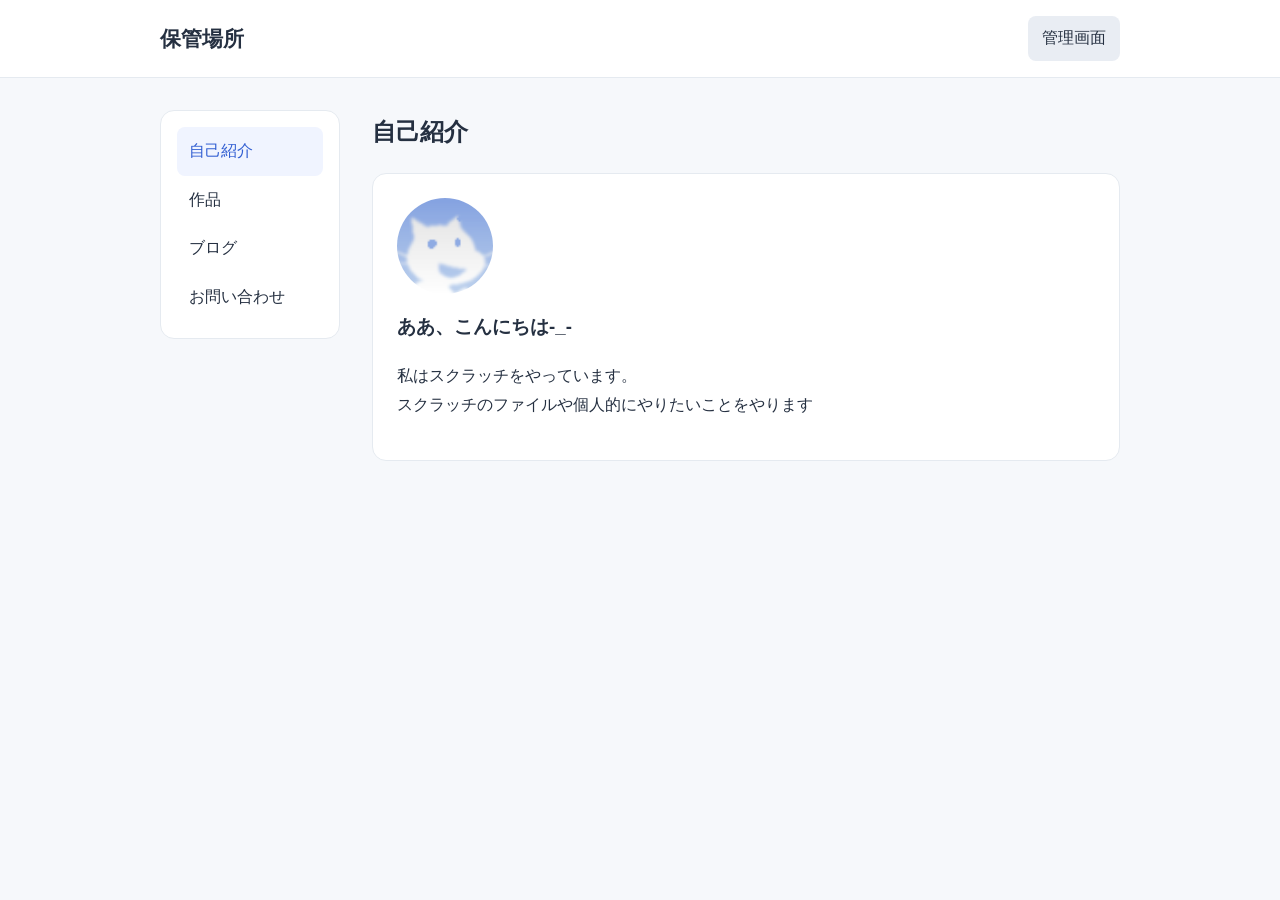
==== index.html @ 29c8b1b7 "コメントの返信と管理画面を追加" ====
<!DOCTYPE html>
<html lang="ja">
<head>
  <meta charset="UTF-8">
  <meta name="viewport" content="width=device-width, initial-scale=1">
  <meta name="robots" content="noindex, nofollow">
  <title>マイサイト</title>

  <style>
    :root {
      font-family: sans-serif;
      color: #253041;
      background: #f6f8fb;
      line-height: 1.8;
    }

    * {
      box-sizing: border-box;
    }

    body {
      margin: 0;
    }

    header {
      background: #fff;
      border-bottom: 1px solid #e5eaf0;
    }

    .wrap {
      width: min(960px, calc(100% - 32px));
      margin: auto;
    }

    .header-inner {
      display: flex;
      align-items: center;
      justify-content: space-between;
      gap: 16px;
      padding: 16px 0;
    }

    h1, h2, h3, p {
      margin-top: 0;
    }

    h1 {
      margin-bottom: 0;
      font-size: 1.3rem;
    }

    main {
      padding: 32px 0 64px;
    }

    .card {
      padding: 24px;
      margin-bottom: 16px;
      background: #fff;
      border: 1px solid #e5eaf0;
      border-radius: 14px;
    }

    .grid {
      display: grid;
      grid-template-columns: repeat(
        auto-fit,
        minmax(min(240px, 100%), 1fr)
      );
      gap: 16px;
    }

    .grid .card {
      margin-bottom: 0;
    }

    .multiline {
      white-space: pre-wrap;
      overflow-wrap: anywhere;
    }

    .profile-icon {
      display: block;
      width: 96px;
      height: 96px;
      margin-bottom: 16px;
      border-radius: 50%;
      object-fit: cover;
    }

    a {
      color: #315ed2;
      overflow-wrap: anywhere;
    }

    button, input, textarea, select {
      font: inherit;
    }

    button {
      cursor: pointer;
      padding: 8px 14px;
      color: #fff;
      background: #315ed2;
      border: 0;
      border-radius: 8px;
    }

    button.secondary {
      color: #253041;
      background: #e9edf3;
    }

    button.danger {
      color: #a32f3b;
      background: #fcebed;
    }

    button:disabled {
      cursor: not-allowed;
      opacity: 0.55;
    }

    label {
      display: block;
      margin-bottom: 14px;
      font-weight: 500;
    }

    input, textarea, select {
      display: block;
      width: 100%;
      margin-top: 5px;
      padding: 9px 11px;
      color: #253041;
      background: #fff;
      border: 1px solid #cdd6e1;
      border-radius: 8px;
    }

    textarea {
      min-height: 110px;
      resize: vertical;
    }

    .actions {
      display: flex;
      flex-wrap: wrap;
      gap: 10px;
      align-items: center;
    }

    .hint {
      color: #627086;
      font-size: 0.9rem;
    }

    .status {
      min-height: 1.8em;
      color: #315ed2;
    }

    .editor-item {
      padding: 18px;
      margin-bottom: 16px;
      border: 1px solid #dce3ec;
      border-radius: 10px;
    }

    .filter-controls {
      display: grid;
      grid-template-columns: repeat(
        auto-fit,
        minmax(min(220px, 100%), 1fr)
      );
      gap: 12px;
      margin-bottom: 16px;
    }

    [hidden] {
      display: none !important;
    }

    #public-view {
      display: grid;
      grid-template-columns: 180px minmax(0, 1fr);
      gap: 32px;
      align-items: start;
    }

    .site-nav {
      position: sticky;
      top: 24px;
      padding: 16px;
      background: #fff;
      border: 1px solid #e5eaf0;
      border-radius: 14px;
    }

    .site-nav a {
      display: block;
      padding: 10px 12px;
      color: #253041;
      text-decoration: none;
      border-radius: 8px;
    }

    .site-nav a[aria-current="page"] {
      color: #315ed2;
      background: #f0f4ff;
    }

    .public-content {
      min-width: 0;
    }

    #posts {
      border-top: 1px solid #e5eaf0;
    }

    .post-row {
      display: grid;
      gap: 16px;
      align-items: center;
      padding: 22px 0;
      border-bottom: 1px solid #e5eaf0;
    }

    .post-row.has-cover {
      grid-template-columns: minmax(0, 1fr) minmax(88px, 28%);
    }

    .post-row h3, .post-meta, .post-excerpt {
      margin: 0;
      overflow-wrap: anywhere;
    }

    .post-row h3 {
      font-size: 1.2rem;
      line-height: 1.45;
    }

    .post-row h3 a, .post-back {
      display: inline-flex;
      align-items: center;
      min-height: 44px;
    }

    .post-meta { color: #627086; font-size: 0.9rem; }
    .post-excerpt { line-height: 1.65; }
    .post-cover { display: block; width: 100%; aspect-ratio: 2 / 1; object-fit: cover; border-radius: 8px; background: #e5eaf0; }
    .post-row .post-cover { aspect-ratio: 4 / 3; }
    .post-article { padding: clamp(16px, 4vw, 36px); }
    .post-article .post-cover { margin: 16px 0 24px; }
    .post-article h2 { margin: 8px 0; font-size: clamp(1.6rem, 4vw, 2.8rem); line-height: 1.35; overflow-wrap: anywhere; }
    .post-body { margin-top: 24px; max-width: 70ch; line-height: 1.85; overflow-wrap: anywhere; }
    .post-body p { white-space: pre-wrap; }
    .post-body img { max-width: 100%; height: auto; vertical-align: middle; }
    .post-preview { margin-top: 16px; }
    .post-preview summary { cursor: pointer; padding-block: 10px; }
    .post-actions { margin-top: 16px; }
    .post-actions button { min-height: 44px; }
    .post-comments { margin-top: 24px; }
    .post-comments ol { padding: 0; list-style: none; }
    .post-comments li { padding: 12px 0 0; border-top: 1px solid #e5eaf0; overflow-wrap: anywhere; }
    .post-comments li p { margin: 6px 0 12px; }
    .post-comments button { min-height: 44px; }
    .comment-trap { display: none; }

    #external-link-dialog {
      width: min(440px, calc(100% - 32px));
      padding: 24px;
      color: #253041;
      border: 1px solid #e5eaf0;
      border-radius: 14px;
    }
    #external-link-dialog::backdrop { background: rgb(37 48 65 / 45%); }
    #external-link-host { overflow-wrap: anywhere; }
    #external-link-dialog .actions { justify-content: flex-end; }
    #external-link-dialog .actions > * { min-height: 44px; }
    #external-link-open {
      display: inline-flex;
      align-items: center;
      padding: 8px 14px;
      color: #fff;
      background: #315ed2;
      border-radius: 8px;
      text-decoration: none;
    }

    .admin-heading { justify-content: space-between; margin-bottom: 16px; }
    .admin-heading h2 { margin: 0; }
    .admin-toolbar {
      position: sticky;
      z-index: 2;
      top: 0;
      padding: 10px 14px;
      margin-bottom: 16px;
      background: #fff;
      border: 1px solid #e5eaf0;
      border-radius: 10px;
    }
    .admin-toolbar .actions { justify-content: space-between; }
    .admin-toolbar label { margin: 0; }
    .admin-toolbar select { display: inline-block; width: auto; max-width: 100%; margin: 0; }
    .admin-toolbar button, .admin-toolbar select, .post-image-tool button { min-height: 44px; }
    #editor-status, #draft-status { margin: 4px 0 0; }
    #editor [data-admin-panel] { scroll-margin-top: 150px; }
    .post-image-tool { margin: 0 0 16px; }
    .post-image-tool summary { cursor: pointer; color: #315ed2; padding-block: 8px; }
    .post-image-tool .hint { margin: 6px 0; }
    #post-editor textarea { min-height: 220px; }

    #preview-frame {
      display: block;
      width: 100%;
      max-width: 100%;
      height: 650px;
      margin: 16px auto 0;
      background: #fff;
      border: 1px solid #cdd6e1;
      border-radius: 8px;
    }

    #preview-frame.mobile {
      width: 375px;
    }

    @media (max-width: 640px) {
      #public-view {
        grid-template-columns: 1fr;
        gap: 24px;
      }

      .site-nav {
        position: static;
        display: flex;
        flex-wrap: wrap;
        gap: 4px;
      }
    }
  </style>
</head>

<body>
  <header>
    <div class="wrap header-inner">
      <h1 id="site-name">マイサイト</h1>
      <button id="open-admin" class="secondary" type="button">
        管理画面
      </button>
    </div>
  </header>

  <main class="wrap">
    <div id="public-view">
      <nav class="site-nav" aria-label="サイトメニュー">
        <a href="#about">自己紹介</a>
        <a href="#works-section">作品</a>
        <a href="#blog-section">ブログ</a>
        <a href="#contact-section">お問い合わせ</a>
      </nav>

      <div class="public-content">
        <section id="about">
          <h2>自己紹介</h2>
          <div class="card">
            <img id="profile-icon" class="profile-icon" alt="" hidden>
            <h3 id="profile-name" hidden></h3>
            <p id="profile" class="multiline"></p>
          </div>
        </section>

        <section id="works-section" hidden>
          <h2>作品</h2>
          <div class="filter-controls">
            <label>
              キーワード検索
              <input id="work-search" type="search">
            </label>
            <label>
              カテゴリ
              <select id="work-category"></select>
            </label>
          </div>
          <div id="works" class="grid"></div>
          <p id="works-empty" class="hint" hidden>
            該当する作品はありません。
          </p>
        </section>

        <section id="blog-section" hidden>
          <div id="blog-list">
            <h2>ブログ</h2>
            <div class="filter-controls">
              <label>
                キーワード検索
                <input id="post-search" type="search">
              </label>
              <label>
                カテゴリ
                <select id="post-category"></select>
              </label>
            </div>
            <div id="posts"></div>
            <p id="posts-empty" class="hint" hidden>
              該当する記事はありません。
            </p>
          </div>
          <div id="blog-article" hidden></div>
        </section>

        <section id="contact-section" hidden>
          <h2>お問い合わせ</h2>
          <div id="contact" class="card"></div>
        </section>
      </div>
    </div>

    <div id="admin-view" hidden>
      <div class="actions admin-heading">
        <h2 id="admin-title" tabindex="-1">管理画面</h2>
        <button id="close-admin" class="secondary" type="button">
          サイトに戻る
        </button>
      </div>

      <div id="github-connection" class="card">
        <h3>GitHubに接続</h3>
        <p class="hint">
          トークンは接続中のみ使用し、サイトのデータや下書きには保存しません。
        </p>

        <label>
          ユーザー名
          <input id="owner" autocomplete="off">
        </label>

        <label>
          リポジトリ名
          <input id="repo" autocomplete="off">
        </label>

        <label>
          公開に使うブランチ
          <input id="branch" value="main" autocomplete="off">
        </label>

        <label>
          GitHubのアクセストークン
          <input id="token" type="password" autocomplete="off">
        </label>

        <button id="connect" type="button">接続する</button>
        <p id="status" class="status" role="status"></p>
      </div>

      <div id="editor" hidden>
        <div class="admin-toolbar" aria-label="管理画面の操作">
          <div class="actions">
            <label>編集する場所
              <select id="admin-section">
                <option value="admin-blog">ブログ</option>
                <option value="admin-comments">コメント管理</option>
                <option value="admin-profile">基本情報</option>
                <option value="admin-works">作品</option>
                <option value="admin-contact">お問い合わせ先</option>
                <option value="admin-preview">公開前のプレビュー</option>
                <option value="admin-backup">バックアップと下書き</option>
              </select>
            </label>
            <button id="save" type="button">変更を保存して公開</button>
          </div>
          <p id="draft-status" class="hint" role="status"></p>
          <p id="editor-status" class="hint" role="status"></p>
        </div>

        <div id="admin-profile" class="card" data-admin-panel hidden>
          <h3>基本情報</h3>

          <label>
            サイト名
            <input id="edit-name">
          </label>

          <label>
            自己紹介に表示する名前
            <input id="edit-profile-name">
          </label>

          <label>
            アイコン画像のURLまたはパス
            <input id="edit-profile-icon" placeholder="例：images/icon.png">
          </label>

          <label>
            アイコン画像を選択
            <input
              id="profile-icon-file"
              type="file"
              accept="image/png,image/jpeg,image/gif,image/webp"
            >
          </label>

          <button id="upload-profile-icon" type="button">
            アイコン画像をアップロード
          </button>

          <p class="hint">
            PNG・JPEG・GIF・WebP形式、5MBまで。
          </p>

          <label>
            自己紹介
            <textarea id="edit-profile"></textarea>
          </label>
        </div>

        <div id="admin-works" class="card" data-admin-panel hidden>
          <h3>作品</h3>
          <div id="work-editor"></div>
          <button id="add-work" class="secondary" type="button">
            作品を追加
          </button>
        </div>

        <div id="admin-blog" class="card" data-admin-panel>
          <h3>ブログ</h3>
          <p class="hint">編集内容はこのブラウザーに下書きとして保存されます。公開するには上のボタンを押してください。</p>
          <button id="add-post" class="secondary" type="button">
            記事を追加
          </button>
          <div id="post-editor" class="post-preview"></div>
        </div>

        <div id="admin-comments" class="card" data-admin-panel hidden>
          <h3>コメント管理</h3>
          <label>記事<select id="moderation-article"></select></label>
          <label>コメント管理キー<input id="moderation-key" type="password" autocomplete="off"></label>
          <button id="moderation-load" type="button">コメントを読み込む</button>
          <p id="moderation-status" class="hint" role="status"></p>
          <div id="moderation-list"></div>
          <button id="moderation-more" class="secondary" type="button" hidden>前のコメントを表示</button>
          <details class="post-preview">
            <summary>初回：管理キーを作る</summary>
            <p class="hint">管理キーは他の人に渡さず、自分で保管してください。Cloudflareで Worker「tahi-blog-comments」の Settings → Variables and Secrets を開き、Secret「COMMENTS_ADMIN_HASH」として下の確認用コードを登録してください。管理キーそのものはCloudflareに貼り付けないでください。</p>
            <button id="moderation-generate" class="secondary" type="button">新しい管理キーを作る</button>
            <div id="moderation-setup" hidden>
              <label>管理キー（非公開）<input id="moderation-generated-key" type="password" autocomplete="off" readonly></label>
              <button id="moderation-copy-key" class="secondary" type="button">管理キーをコピー</button>
              <label>確認用コード（COMMENTS_ADMIN_HASH）<input id="moderation-generated-hash" readonly></label>
            </div>
          </details>
        </div>

        <div id="admin-contact" class="card" data-admin-panel hidden>
          <h3>お問い合わせ先</h3>

          <label>
            メールアドレス
            <input id="edit-email" type="email">
          </label>

          <h4>SNSリンク</h4>
          <p class="hint">名前とURLを入力してください。名前を空欄にすると、URLのドメイン名が表示されます。</p>
          <div id="social-editor"></div>
          <button id="add-social" type="button" class="secondary">SNSリンクを追加</button>
        </div>

        <div id="admin-preview" class="card" data-admin-panel hidden>
          <h3>公開前のプレビュー</h3>
          <p class="hint">
            表示を確認できます。プレビュー内のメニューや検索は操作できません。
          </p>

          <label>
            表示するページ
            <select id="preview-section">
              <option value="about">自己紹介</option>
              <option value="works-section">作品</option>
              <option value="blog-section">ブログ</option>
              <option value="contact-section">お問い合わせ</option>
            </select>
          </label>

          <div class="actions">
            <button id="preview-desktop" class="secondary" type="button">
              パソコン表示
            </button>
            <button id="preview-mobile" class="secondary" type="button">
              スマホ表示
            </button>
            <button id="refresh-preview" class="secondary" type="button">
              プレビューを更新
            </button>
          </div>

          <iframe
            id="preview-frame"
            title="公開前のプレビュー"
            sandbox
          ></iframe>
        </div>

        <div id="admin-backup" class="card" data-admin-panel hidden>
          <h3>バックアップと復元</h3>
          <p class="hint">
            文章や設定をJSONファイルに保存します。
            アップロード済みの作品ファイルや画像ファイル自体は含まれません。
          </p>

          <button id="export-backup" class="secondary" type="button">
            バックアップを保存
          </button>

          <label>
            バックアップファイルを選択
            <input id="backup-file" type="file" accept=".json,application/json">
          </label>

          <button id="import-backup" class="secondary" type="button">
            バックアップを読み込む
          </button>
          <div class="actions post-actions">
            <button id="discard-draft" class="danger" type="button">
              下書きを破棄
            </button>
          </div>
        </div>
      </div>

    </div>
  </main>

  <dialog id="external-link-dialog" aria-labelledby="external-link-title" aria-describedby="external-link-host">
    <h2 id="external-link-title">外部サイトを開きますか？</h2>
    <p id="external-link-host" class="hint"></p>
    <form method="dialog" class="actions">
      <button type="submit" class="secondary" autofocus>キャンセル</button>
      <a id="external-link-open" target="_blank" rel="noopener noreferrer">外部サイトを開く</a>
    </form>
  </dialog>

  <script>
    const $ = (id) => document.getElementById(id);
    const COMMENTS_ORIGIN = "https://tahi-blog-comments.sabsabudayo.workers.dev";

    const initialData = () => ({
      siteName: "マイサイト",
      profile: "ここに自己紹介を書きます。",
      profileName: "",
      profileIcon: "",
      works: [],
      posts: [],
      contact: {
        email: "",
        socials: []
      }
    });

    let data = initialData();
    let connection = null;
    let loadedSha = null;
    let busy = false;

    function normalize(value) {
      const source = value && typeof value === "object" ? value : {};
      const contact = source.contact && typeof source.contact === "object"
        ? source.contact
        : {};

      return {
        ...source,
        siteName: String(source.siteName ?? "マイサイト"),
        profile: String(source.profile ?? ""),
        profileName: String(source.profileName ?? ""),
        profileIcon: String(source.profileIcon ?? ""),
        works: Array.isArray(source.works)
          ? source.works.filter((item) => item && typeof item === "object")
          : [],
        posts: Array.isArray(source.posts)
          ? normalizePosts(source.posts)
          : [],
        contact: {
          ...contact,
          email: String(contact.email ?? ""),
          socials: normalizeSocials(contact)
        }
      };
    }

    function normalizeSocials(contact) {
      const legacy = { name: contact.socialName, url: contact.socialUrl };
      const links = Array.isArray(contact.socials) ? contact.socials : [legacy];
      return links.filter((link) => link && typeof link === "object").map((link) => ({
        name: String(link.name ?? ""),
        url: String(link.url ?? "")
      })).filter((link) => link.name.trim() || link.url.trim());
    }

    function socialLink(value) {
      try {
        const url = new URL(value.trim());
        return (url.protocol === "https:" || url.protocol === "http:") && !url.username && !url.password
          ? url : null;
      } catch {
        return null;
      }
    }

    function normalizePosts(posts) {
      const used = new Set();
      return posts.filter((post) => post && typeof post === "object" && !Array.isArray(post)).map((post) => {
        let id = post.id;
        if (typeof id !== "string" || !/^[a-z0-9-]{1,80}$/.test(id) || used.has(id)) {
          // Existing entries get reproducible links before their first save.
          let hash = 2166136261;
          const content = JSON.stringify([post.title, post.date, post.category, post.body]);
          for (let i = 0; i < content.length; i++) {
            hash = Math.imul(hash ^ content.charCodeAt(i), 16777619);
          }
          const base = `entry-${(hash >>> 0).toString(36)}`;
          id = base;
          for (let n = 2; used.has(id); n++) id = `${base}-${n}`;
        }
        used.add(id);
        return { ...post, id };
      });
    }

    function element(tag, text, className) {
      const node = document.createElement(tag);
      if (text !== undefined) node.textContent = String(text);
      if (className) node.className = className;
      return node;
    }

    function safeLink(value) {
      if (!value) return null;

      try {
        const url = new URL(value, window.location.href);
        if (url.protocol !== "https:" && url.protocol !== "http:") {
          return null;
        }
        return url.href;
      } catch {
        return null;
      }
    }

    function appendLink(parent, value, text) {
      const url = safeLink(value);
      if (!url) return;

      const link = element("a", text);
      link.href = url;
      link.target = "_blank";
      link.rel = "noopener noreferrer";
      parent.append(link);
    }

    const externalDialog = $("external-link-dialog");
    const externalOpen = $("external-link-open");

    function confirmExternalLink(event) {
      if (event.defaultPrevented || (event.type === "auxclick" && event.button !== 1)) return;
      const link = event.target.closest?.("a[href]");
      if (!link || link === externalOpen) return;
      const url = new URL(link.href);
      if (!["https:", "http:"].includes(url.protocol) || url.origin === location.origin) return;
      event.preventDefault();
      $("external-link-host").textContent = `移動先：${url.host}`;
      externalOpen.href = url.href;
      if (!externalDialog.open) externalDialog.showModal();
    }

    document.addEventListener("click", confirmExternalLink);
    document.addEventListener("auxclick", confirmExternalLink);
    externalOpen.addEventListener("click", () => setTimeout(() => externalDialog.close(), 0));

    function setStatus(message) {
      const editing = !$("editor").hidden;
      $("status").textContent = editing ? "" : message;
      $("editor-status").textContent = editing ? message : "";
    }

    function showAdminSection(id) {
      $("admin-section").value = id;
      document.querySelectorAll("[data-admin-panel]").forEach((panel) => {
        panel.hidden = panel.id !== id;
      });
      if (id === "admin-preview") updatePreview();
      if (id === "admin-comments") renderModerationOptions();
    }

    $("admin-section").addEventListener("change", (event) => {
      showAdminSection(event.target.value);
      $("editor").querySelector(".admin-toolbar").scrollIntoView({ block: "start" });
    });

    function setBusy(value) {
      busy = value;
      document.querySelectorAll(
        "#admin-view button, #admin-view input, #admin-view textarea, #admin-view select"
      ).forEach((control) => {
        control.disabled = value || control.dataset.moveBoundary === "true";
      });
    }

    function draftKey() {
      if (!connection) return null;

      return "site-draft:" + JSON.stringify([
        connection.owner.toLowerCase(),
        connection.repo.toLowerCase(),
        connection.branch
      ]);
    }

    function saveDraft() {
      const key = draftKey();
      if (!key) return;

      try {
        localStorage.setItem(key, JSON.stringify({
          data,
          baseSha: loadedSha,
          savedAt: new Date().toISOString()
        }));
        $("draft-status").textContent = "下書きをこのブラウザーに保存しました。";
      } catch {
        $("draft-status").textContent = "下書きを保存できませんでした。";
      }
    }

    function readDraft() {
      const key = draftKey();
      if (!key) return null;

      try {
        const text = localStorage.getItem(key);
        return text ? JSON.parse(text) : null;
      } catch {
        $("draft-status").textContent = "下書きを読み込めませんでした。";
        return null;
      }
    }

    function removeDraft() {
      const key = draftKey();
      if (!key) return;

      try {
        localStorage.removeItem(key);
        $("draft-status").textContent = "";
      } catch {
        $("draft-status").textContent = "下書きを削除できませんでした。";
      }
    }

    function categoryOptions(select, items) {
      const previous = select.value;
      const categories = [...new Set(
        items.map((item) => String(item.category ?? "").trim()).filter(Boolean)
      )].sort((a, b) => a.localeCompare(b, "ja"));

      select.replaceChildren();

      const all = element("option", "すべて");
      all.value = "";
      select.append(all);

      categories.forEach((category) => {
        const option = element("option", category);
        option.value = category;
        select.append(option);
      });

      select.value = categories.includes(previous) ? previous : "";
    }

    function matches(item, keyword, category, fields) {
      const itemCategory = String(item.category ?? "").trim();
      if (category && itemCategory !== category) return false;

      const searchText = fields
        .map((key) => String(item[key] ?? ""))
        .join(" ")
        .toLocaleLowerCase();

      return searchText.includes(keyword.trim().toLocaleLowerCase());
    }

    function renderWorks() {
      const container = $("works");
      container.replaceChildren();

      const items = data.works.filter((work) => matches(
        work,
        $("work-search").value,
        $("work-category").value,
        ["title", "description", "category"]
      ));

      items.forEach((work) => {
        const card = element("article", undefined, "card");
        card.append(element("h3", work.title ? work.title : "無題"));

        if (work.category) {
          card.append(element("p", work.category, "hint"));
        }

        card.append(element("p", work.description ?? "", "multiline"));
        appendLink(card, work.file, "ファイルを開く・ダウンロード");
        container.append(card);
      });

      $("works-empty").hidden = items.length > 0;
    }

    function postRoute(id) {
      return `blog-section/${id}`;
    }

    function postMeta(post) {
      return [post.date, post.category].filter(Boolean).join(" / ");
    }

    function postImage(value, alt) {
      const url = safeLink(String(value ?? "").trim());
      if (!url) return null;
      const image = element("img");
      image.src = url;
      image.alt = String(alt ?? "");
      image.loading = "lazy";
      image.referrerPolicy = "no-referrer";
      return image;
    }

    function postCover(post, decorative = false) {
      const image = postImage(post.cover, decorative ? "" : post.coverAlt);
      if (image) image.className = "post-cover";
      return image;
    }

    // Only the supported writing tools become DOM nodes. Everything else is text.
    function appendPostInline(parent, line) {
      const pattern = /(!?)\[([^\]\n]*)\]\(([^()\s]+)\)|\*\*([^*\n]+)\*\*/g;
      let cursor = 0;
      for (const match of line.matchAll(pattern)) {
        parent.append(line.slice(cursor, match.index));
        if (match[4]) {
          parent.append(element("strong", match[4]));
        } else if (match[1]) {
          parent.append(postImage(match[3], match[2]) ?? match[0]);
        } else if (safeLink(match[3])) {
          appendLink(parent, match[3], match[2] || match[3]);
        } else {
          parent.append(match[0]);
        }
        cursor = match.index + match[0].length;
      }
      parent.append(line.slice(cursor));
    }

    function postBody(post) {
      const body = element("div", undefined, "post-body");
      const text = String(post.body ?? "").replace(/\r\n?/g, "\n");
      if (post.format !== "markdown") {
        body.append(element("p", text));
        return body;
      }

      let paragraph;
      for (const line of text.split("\n")) {
        const heading = /^(#{1,3})\s+(.+)$/.exec(line);
        if (heading) {
          const node = element(heading[1].length === 1 ? "h3" : `h${heading[1].length + 2}`);
          appendPostInline(node, heading[2]);
          body.append(node);
          paragraph = null;
        } else if (!line.trim()) {
          paragraph = null;
        } else {
          if (!paragraph) {
            paragraph = element("p");
            body.append(paragraph);
          } else {
            paragraph.append("\n");
          }
          appendPostInline(paragraph, line);
        }
      }
      return body;
    }

    function postExcerpt(post) {
      let text = String(post.body ?? "");
      if (post.format === "markdown") {
        text = text.replace(/^#{1,3}\s+/gm, "")
          .replace(/!\[[^\]\n]*\]\([^()\s]+\)/g, "")
          .replace(/\[([^\]\n]*)\]\([^()\s]+\)/g, "$1")
          .replace(/\*\*([^*\n]+)\*\*/g, "$1");
      }
      const characters = Array.from(text.replace(/\s+/g, " ").trim());
      return characters.slice(0, 100).join("") + (characters.length > 100 ? "…" : "");
    }

    function makePostArticle(post) {
      const article = element("article", undefined, "card post-article");
      const title = element("h2", post.title || "無題");
      title.tabIndex = -1;
      article.append(title);
      if (postMeta(post)) article.append(element("p", postMeta(post), "post-meta"));
      const cover = postCover(post);
      if (cover) article.append(cover);
      article.append(postBody(post));
      return article;
    }

    function renderPosts() {
      const container = $("posts");
      container.replaceChildren();

      const items = data.posts.filter((post) => matches(
        post,
        $("post-search").value,
        $("post-category").value,
        ["title", "body", "category"]
      ));

      items.forEach((post) => {
        const row = element("article", undefined, "post-row");
        const copy = element("div");
        const heading = element("h3");
        const link = element("a", post.title || "無題");
        link.href = `#${postRoute(post.id)}`;
        heading.append(link);
        if (postMeta(post)) copy.append(element("p", postMeta(post), "post-meta"));
        copy.append(heading);
        const excerpt = postExcerpt(post);
        if (excerpt) copy.append(element("p", excerpt, "post-excerpt"));
        row.append(copy);
        const cover = postCover(post, true);
        if (cover) {
          row.classList.add("has-cover");
          row.append(cover);
        }
        container.append(row);
      });

      $("posts-empty").hidden = items.length > 0;
    }

    function showPostRoute(id, focus) {
      const container = $("blog-article");
      $("blog-list").hidden = Boolean(id);
      container.hidden = !id;
      container.replaceChildren();
      if (!id) return;

      const back = element("a", "ブログ一覧に戻る", "post-back");
      back.href = "#blog-section";
      container.append(back);
      const post = data.posts.find((entry) => entry.id === id);
      if (!post) {
        container.append(element("p", "この記事は見つかりませんでした。", "card"));
        if (focus) back.focus();
        return;
      }

      document.title = `${post.title || "無題"} | ${data.siteName}`;
      const article = makePostArticle(post);
      const actions = element("div", undefined, "actions post-actions");
      const copy = element("button", "記事のリンクをコピー", "secondary");
      copy.type = "button";
      const feedback = element("span", "", "hint");
      feedback.setAttribute("role", "status");
      copy.addEventListener("click", async () => {
        try {
          const url = new URL(location.href);
          url.search = "";
          url.hash = postRoute(post.id);
          await navigator.clipboard.writeText(url.href);
          feedback.textContent = "リンクをコピーしました。";
        } catch {
          feedback.textContent = "アドレスバーからリンクをコピーしてください。";
        }
      });
      actions.append(copy, feedback);
      article.append(actions);
      container.append(article);
      container.append(makePostComments(post));
      if (focus) article.querySelector("h2").focus();
    }

    function makePostComments(post) {
      const section = element("section", undefined, "card post-comments");
      const list = element("ol");
      const status = element("p", "コメントを読み込んでいます…", "hint");
      status.setAttribute("role", "status");
      const load = element("button", "再読み込み", "secondary");
      load.type = "button";
      load.hidden = true;
      const more = element("button", "前のコメントを表示", "secondary");
      more.type = "button";
      more.hidden = true;
      const form = element("form");
      const name = element("input");
      name.maxLength = 30;
      name.placeholder = "名無しさん";
      const body = element("textarea");
      body.maxLength = 1000;
      body.required = true;
      const trap = element("input");
      trap.tabIndex = -1;
      trap.autocomplete = "off";
      const label = (text, control, className) => {
        const item = element("label", text, className);
        item.append(control);
        return item;
      };
      const submit = element("button", "コメントを投稿");
      submit.type = "submit";
      let replyTo = null;
      const replyBox = element("div", undefined, "actions");
      replyBox.hidden = true;
      const replyTarget = element("span", "", "hint");
      const clearReply = element("button", "返信を解除", "secondary");
      clearReply.type = "button";
      const selectReply = (number) => {
        replyTo = number;
        replyTarget.textContent = number ? `>>${number} に返信` : "";
        replyBox.hidden = !number;
      };
      clearReply.addEventListener("click", () => { selectReply(null); body.focus(); });
      replyBox.append(replyTarget, clearReply);
      form.append(replyBox, label("名前（任意）", name), label("コメント（1,000文字まで）", body),
        label("この欄は空欄のままにしてください", trap, "comment-trap"),
        element("p", "ログイン不要です。投稿は公開されるので、個人情報は書かないでください。", "hint"), submit);
      section.append(element("h3", "コメント"), list, more, load, status, form);

      const url = new URL("/comments", COMMENTS_ORIGIN);
      url.searchParams.set("article", post.id);
      let cursor = null;
      let loading = false;
      const rendered = new Set();

      function row(comment) {
        const item = element("li");
        item.id = `comment-${comment.number}`;
        item.tabIndex = -1;
        const when = new Intl.DateTimeFormat("ja-JP", {
          dateStyle: "short", timeStyle: "short", timeZone: "Asia/Tokyo"
        }).format(comment.created_at);
        item.append(element("p", `${comment.number}：${comment.name}　${when} JST`, "post-meta"));
        const quoted = /^>>(\d+)\n/.exec(comment.body);
        if (quoted) {
          const jump = element("button", `>>${quoted[1]}`, "secondary");
          jump.type = "button";
          jump.addEventListener("click", async () => {
            while (!list.querySelector(`#comment-${quoted[1]}`) && cursor && Number(quoted[1]) < cursor) {
              if (!(await refresh(true))) break;
            }
            const target = list.querySelector(`#comment-${quoted[1]}`);
            if (target) target.focus();
            else status.textContent = "返信先のコメントは表示できません。";
          });
          item.append(jump);
        }
        const reply = element("button", "返信", "secondary");
        reply.type = "button";
        reply.setAttribute("aria-label", `コメント ${comment.number} に返信`);
        reply.addEventListener("click", () => { selectReply(comment.number); body.focus(); });
        item.append(element("p", quoted ? comment.body.slice(quoted[0].length) : comment.body, "multiline"), reply);
        rendered.add(comment.number);
        return item;
      }

      async function refresh(older = false) {
        if (loading) return;
        loading = true;
        load.hidden = true;
        more.disabled = true;
        submit.disabled = true;
        const endpoint = new URL(url);
        if (older && cursor) endpoint.searchParams.set("before", cursor);
        try {
          const response = await fetch(endpoint, { signal: AbortSignal.timeout(10000) });
          if (!response.ok) throw new Error();
          const result = await response.json();
          if (!older) {
            list.replaceChildren();
            rendered.clear();
          }
          const rows = result.comments.filter((comment) => !rendered.has(comment.number)).map(row);
          list.prepend(...rows);
          cursor = result.before;
          more.hidden = !cursor;
          status.textContent = list.children.length ? "" : "まだコメントはありません。";
          return true;
        } catch {
          status.textContent = "コメントを読み込めませんでした。";
          load.hidden = false;
        } finally {
          loading = false;
          more.disabled = false;
          submit.disabled = false;
        }
      }

      more.addEventListener("click", () => refresh(true));
      load.addEventListener("click", () => refresh());
      form.addEventListener("submit", async (event) => {
        event.preventDefault();
        if (submit.disabled) return;
        if (!body.value.trim()) {
          status.textContent = "コメントを入力してください。";
          body.focus();
          return;
        }
        submit.disabled = more.disabled = load.disabled = true;
        status.textContent = "投稿しています…";
        try {
          const response = await fetch(url, {
            method: "POST", headers: { "Content-Type": "application/json" },
            body: JSON.stringify({ name: name.value, body: body.value, website: trap.value, replyTo }),
            signal: AbortSignal.timeout(10000)
          });
          if (response.status === 429) {
            status.textContent = "投稿の間隔を空けるか、同じ内容の再投稿は避けてください。";
            return;
          }
          if (response.status === 409) {
            status.textContent = "返信先が非表示になったか、見つかりません。返信を解除すると通常のコメントとして投稿できます。";
            return;
          }
          if (!response.ok) throw new Error();
          const { comment } = await response.json();
          if (!rendered.has(comment.number)) list.append(row(comment));
          form.reset();
          selectReply(null);
          status.textContent = `コメント ${comment.number} を投稿しました。`;
        } catch {
          status.textContent = "投稿を確認できませんでした。コメントを読み直してから再度お試しください。";
          load.hidden = false;
        } finally {
          submit.disabled = more.disabled = load.disabled = false;
        }
      });
      refresh();
      return section;
    }

    let moderationCursor = null;
    let moderationBusy = false;
    let moderationSession = 0;

    function resetModeration(clearKey = false) {
      moderationCursor = null;
      moderationSession++;
      $("moderation-list").replaceChildren();
      $("moderation-more").hidden = true;
      $("moderation-status").textContent = "";
      if (clearKey) {
        $("moderation-key").value = "";
        $("moderation-generated-key").value = "";
        $("moderation-generated-hash").value = "";
        $("moderation-setup").hidden = true;
      }
    }

    function renderModerationOptions() {
      const select = $("moderation-article");
      const selected = select.value;
      select.replaceChildren(...publishedData.posts.map((post) => {
        const option = element("option", post.title || "無題");
        option.value = post.id;
        return option;
      }));
      if (publishedData.posts.some((post) => post.id === selected)) select.value = selected;
      resetModeration();
      if (!select.value) $("moderation-status").textContent = "公開済みの記事がありません。";
    }

    async function moderate(options = {}) {
      if (moderationBusy) return;
      const article = $("moderation-article").value;
      const key = $("moderation-key").value.trim();
      const status = $("moderation-status");
      if (!article) return;
      if (!/^[a-zA-Z0-9_-]{24,128}$/.test(key)) {
        status.textContent = "コメント管理キーを入力してください。";
        $("moderation-key").focus();
        return;
      }
      const session = moderationSession;
      const url = new URL("/moderation", COMMENTS_ORIGIN);
      url.searchParams.set("article", article);
      if (options.older && moderationCursor) url.searchParams.set("before", moderationCursor);
      if (options.number) {
        url.searchParams.set("number", options.number);
        url.searchParams.set("hidden", options.hidden ? "1" : "0");
      }
      moderationBusy = true;
      status.textContent = options.number ? "更新しています…" : "読み込んでいます…";
      try {
        const response = await fetch(url, {
          method: options.number ? "PATCH" : "GET",
          headers: { Authorization: `Bearer ${key}` },
          signal: AbortSignal.timeout(10000)
        });
        if (response.status === 403) throw new Error("管理キーが違うか、Cloudflareに確認用コードが未登録です。");
        if (!response.ok) throw new Error("コメント管理に接続できませんでした。");
        const result = await response.json();
        if (session !== moderationSession) return;
        if (options.number) {
          const hidden = Boolean(result.comment.hidden);
          options.row.querySelector("button").textContent = hidden ? "再表示" : "非表示";
          options.row.querySelector(".post-meta").textContent = `${options.number}：${options.name}（${hidden ? "非表示" : "表示中"}）`;
          options.row.dataset.hidden = String(hidden);
          status.textContent = hidden ? "コメントを非表示にしました。" : "コメントを再表示しました。";
          return;
        }
        const list = $("moderation-list");
        if (!options.older) list.replaceChildren();
        result.comments.forEach((comment) => {
          const row = element("div", undefined, "editor-item");
          row.dataset.hidden = String(Boolean(comment.hidden));
          row.append(element("p", `${comment.number}：${comment.name}（${comment.hidden ? "非表示" : "表示中"}）`, "post-meta"),
            element("p", comment.body, "multiline"));
          const toggle = element("button", comment.hidden ? "再表示" : "非表示", "secondary");
          toggle.type = "button";
          toggle.addEventListener("click", () => moderate({ number: comment.number, name: comment.name, hidden: row.dataset.hidden === "false", row }));
          row.append(toggle);
          list.append(row);
        });
        moderationCursor = result.before;
        $("moderation-more").hidden = !moderationCursor;
        status.textContent = list.children.length ? "" : "この記事にはまだコメントがありません。";
      } catch (error) {
        if (session === moderationSession) status.textContent = error.message || "読み込めませんでした。";
      } finally {
        moderationBusy = false;
      }
    }

    $("moderation-article").addEventListener("change", () => resetModeration());
    $("moderation-key").addEventListener("input", () => resetModeration());
    $("moderation-load").addEventListener("click", () => moderate());
    $("moderation-more").addEventListener("click", () => moderate({ older: true }));
    $("moderation-generate").addEventListener("click", async () => {
      const session = moderationSession;
      const key = Array.from(crypto.getRandomValues(new Uint8Array(24)), (byte) => byte.toString(16).padStart(2, "0")).join("");
      const digest = new Uint8Array(await crypto.subtle.digest("SHA-256", new TextEncoder().encode(key)));
      if (session !== moderationSession) return;
      $("moderation-generated-key").value = key;
      $("moderation-generated-hash").value = Array.from(digest, (byte) => byte.toString(16).padStart(2, "0")).join("");
      $("moderation-setup").hidden = false;
    });
    $("moderation-copy-key").addEventListener("click", async () => {
      try {
        await navigator.clipboard.writeText($("moderation-generated-key").value);
        $("moderation-status").textContent = "管理キーをコピーしました。安全な場所に保管してください。";
      } catch {
        $("moderation-generated-key").select();
        $("moderation-status").textContent = "選択した管理キーをコピーしてください。";
      }
    });

    function renderContact() {
      const container = $("contact");
      container.replaceChildren();

      const email = data.contact.email.trim();

      if (email && /^[^\s@]+@[^\s@]+\.[^\s@]+$/.test(email)) {
        const paragraph = element("p");
        const link = element("a", email);
        link.href = "mailto:" + encodeURIComponent(email).replace("%40", "@");
        paragraph.append("メール：", link);
        container.append(paragraph);
      }

      data.contact.socials.forEach((social) => {
        const url = socialLink(social.url);
        if (!url) return;
        const paragraph = element("p");
        appendLink(paragraph, url.href, social.name.trim() || url.hostname);
        container.append(paragraph);
      });

      if (!container.hasChildNodes()) {
        container.append(element("p", "お問い合わせ先はまだ登録されていません。"));
      }
    }

    const sectionIds = [
      "about",
      "works-section",
      "blog-section",
      "contact-section"
    ];

    function showPublicSection(id, focus = false) {
      const postId = id.startsWith("blog-section/") ? id.slice("blog-section/".length) : "";
      const selected = postId ? "blog-section" : sectionIds.includes(id) ? id : "about";

      sectionIds.forEach((sectionId) => {
        $(sectionId).hidden = sectionId !== selected;
      });

      document.querySelectorAll(".site-nav a").forEach((link) => {
        if (link.getAttribute("href") === "#" + selected) {
          link.setAttribute("aria-current", "page");
        } else {
          link.removeAttribute("aria-current");
        }
      });

      document.title = data.siteName;
      showPostRoute(postId, focus);
      if (focus && selected === "blog-section" && !postId) {
        const heading = $("blog-list").querySelector("h2");
        heading.tabIndex = -1;
        heading.focus();
      }
    }

    function renderPublic() {
      document.title = data.siteName;
      $("site-name").textContent = data.siteName;
      $("profile").textContent = data.profile;

      const profileName = $("profile-name");
      profileName.textContent = data.profileName;
      profileName.hidden = !data.profileName.trim();

      const profileIcon = $("profile-icon");
      const iconUrl = safeLink(data.profileIcon.trim());

      if (iconUrl) {
        profileIcon.src = iconUrl;
        profileIcon.hidden = false;
      } else {
        profileIcon.removeAttribute("src");
        profileIcon.hidden = true;
      }

      categoryOptions($("work-category"), data.works);
      categoryOptions($("post-category"), data.posts);
      renderWorks();
      renderPosts();
      renderContact();
      showPublicSection(window.location.hash.slice(1));
    }

    window.addEventListener("hashchange", () => {
      showPublicSection(window.location.hash.slice(1), true);
    });

    $("work-search").addEventListener("input", renderWorks);
        $("work-category").addEventListener("change", renderWorks);
    $("post-search").addEventListener("input", renderPosts);
    $("post-category").addEventListener("change", renderPosts);

    function field(parent, labelText, value, onInput, multiline = false) {
      const label = element("label", labelText);
      const input = document.createElement(
        multiline ? "textarea" : "input"
      );

      input.value = value ?? "";
      input.addEventListener("input", () => {
        onInput(input.value);
        saveDraft();
      });

      label.append(input);
      parent.append(label);
      return input;
    }

    function moveButton(list, index, direction, label) {
      const button = element("button", label, "secondary");
      button.type = "button";
      button.disabled = direction < 0
        ? index === 0
        : index === list.length - 1;
      button.dataset.moveBoundary = String(button.disabled);

      button.addEventListener("click", () => {
        const target = index + direction;
        const item = list[index];
        list[index] = list[target];
        list[target] = item;
        saveDraft();
        renderEditors();
      });

      return button;
    }

    function addPostWritingTools(box, post, input, refresh) {
      const toolbar = element("div", undefined, "actions");
      const tools = [
        ["見出し", (text) => `# ${text || "見出し"}`, true],
        ["太字", (text) => `**${text || "強調したい言葉"}**`],
        ["リンク", (text) => `[${text || "リンクの名前"}](https://example.com/)`],
        ["本文に画像", (text) => `![${text || "画像の説明"}](https://example.com/image.jpg)`, true]
      ];
      tools.forEach(([label, format, block]) => {
        const button = element("button", label, "secondary");
        button.type = "button";
        button.addEventListener("click", () => {
          const start = input.selectionStart;
          const end = input.selectionEnd;
          const selected = input.value.slice(start, end);
          const before = block && start > 0 && input.value[start - 1] !== "\n" ? "\n" : "";
          const after = block && end < input.value.length && input.value[end] !== "\n" ? "\n" : "";
          input.setRangeText(before + format(selected) + after, start, end, "select");
          post.format = "markdown";
          input.dispatchEvent(new Event("input"));
          input.focus();
          refresh();
        });
        toolbar.append(button);
      });
      box.insertBefore(toolbar, input.closest("label"));
      box.insertBefore(element("p", "装飾ボタンで書式を挿入できます。リンクや画像のサンプルURLは、使いたいURLに置き換えてください。", "hint"), input.closest("label"));
    }

    const postImageExtensions = new Map([
      ["image/png", "png"], ["image/jpeg", "jpg"],
      ["image/gif", "gif"], ["image/webp", "webp"]
    ]);

    function postImageUpload(label, applyImage, refresh) {
      const details = element("details", undefined, "post-image-tool");
      const input = element("input");
      input.type = "file";
      input.accept = [...postImageExtensions.keys()].join(",");
      const fileLabel = element("label", "画像ファイルを選ぶ");
      fileLabel.append(input);
      const button = element("button", "選んだ画像を追加", "secondary");
      button.type = "button";
      const note = element("p", "PNG・JPEG・GIF・WebP、5MBまで。画像ファイルはすぐに公開リポジトリに置かれます。記事の本文や表紙への反映は、記事を公開するときに行われます。", "hint");
      const feedback = element("p", "", "hint");
      feedback.setAttribute("role", "status");
      details.append(element("summary", label), fileLabel, note, button, feedback);

      button.addEventListener("click", async () => {
        if (busy || !connection) return;
        const file = input.files[0];
        const extension = file && postImageExtensions.get(file.type);
        if (!extension || !file.size || file.size > 5 * 1024 * 1024) {
          feedback.textContent = "5MB以下のPNG・JPEG・GIF・WebP画像を選んでください。";
          return;
        }

        setBusy(true);
        feedback.textContent = "画像をアップロードしています…";
        try {
          const bitmap = await createImageBitmap(file);
          bitmap.close();
          const path = `uploads/${crypto.randomUUID()}.${extension}`;
          await createFile(path, bytesToBase64(new Uint8Array(await file.arrayBuffer())), "ブログ画像を追加");
          applyImage(path);
          saveDraft();
          refresh();
          input.value = "";
          feedback.textContent = "画像を追加しました。プレビューへの表示には少し時間がかかることがあります。";
        } catch (error) {
          feedback.textContent = `画像を追加できませんでした: ${error.message}`;
        } finally {
          setBusy(false);
        }
      });
      return details;
    }

    function renderSocialEditor() {
      const list = $("social-editor");
      list.replaceChildren();
      data.contact.socials.forEach((social, index) => {
        const row = element("div", undefined, "editor-item");
        row.append(element("h5", `SNSリンク ${index + 1}`));
        const name = field(row, "SNSの名前", social.name, (value) => { social.name = value; });
        name.placeholder = "例：Instagram";
        const url = field(row, "SNSのURL", social.url, (value) => { social.url = value; });
        url.type = "url";
        url.placeholder = "https://";
        const remove = element("button", "このリンクを削除", "danger");
        remove.type = "button";
        remove.addEventListener("click", () => {
          data.contact.socials.splice(index, 1);
          saveDraft();
          renderSocialEditor();
          $("add-social").focus();
        });
        row.append(remove);
        list.append(row);
      });
    }

    $("add-social").addEventListener("click", () => {
      data.contact.socials.push({ name: "", url: "" });
      renderSocialEditor();
      $("social-editor").lastElementChild.querySelector("input").focus();
    });

    function renderEditors() {
      $("edit-name").value = data.siteName;
      $("edit-profile-name").value = data.profileName;
      $("edit-profile-icon").value = data.profileIcon;
      $("edit-profile").value = data.profile;
      $("edit-email").value = data.contact.email;
      renderSocialEditor();

      const workEditor = $("work-editor");
      workEditor.replaceChildren();

      data.works.forEach((work, index) => {
        const box = element("div", undefined, "editor-item");
        box.append(element("h3", `作品 ${index + 1}`));

        field(box, "タイトル", work.title, (value) => {
          work.title = value;
        });

        field(box, "カテゴリ", work.category, (value) => {
          work.category = value;
        });

        field(box, "説明", work.description, (value) => {
          work.description = value;
        }, true);

        const filePath = field(
          box,
          "ファイルのURLまたはパス",
          work.file,
          (value) => {
            work.file = value;
          }
        );

        const fileLabel = element("label", "ファイルを選択");
        const fileInput = document.createElement("input");
        fileInput.type = "file";
        fileLabel.append(fileInput);
        box.append(fileLabel);

        const actions = element("div", undefined, "actions");

        const uploadButton = element(
          "button",
          "ファイルをアップロード"
        );
        uploadButton.type = "button";

        uploadButton.addEventListener("click", async () => {
          const file = fileInput.files[0];

          if (!file) {
            setStatus("アップロードするファイルを選択してください。");
            return;
          }

          if (file.size > 5 * 1024 * 1024) {
            setStatus("アップロードできるファイルは5MBまでです。");
            return;
          }

          if (!connection) {
            setStatus("先にGitHubへ接続してください。");
            return;
          }

          setBusy(true);
          setStatus("ファイルをアップロードしています…");

          try {
            const match = file.name.match(/\.[a-zA-Z0-9]{1,10}$/);
            const extension = match ? match[0].toLowerCase() : "";
            const path = `uploads/${crypto.randomUUID()}${extension}`;
            const bytes = new Uint8Array(await file.arrayBuffer());

            await createFile(
              path,
              bytesToBase64(bytes),
              "作品ファイルを追加"
            );

            work.file = path;
            filePath.value = path;
            saveDraft();

            setStatus(
              "ファイルをアップロードしました。作品情報の公開には保存が必要です。"
            );
          } catch (error) {
            setStatus(`アップロードできませんでした: ${error.message}`);
          } finally {
            setBusy(false);
            renderEditors();
          }
        });

        const up = moveButton(data.works, index, -1, "上へ");
        const down = moveButton(data.works, index, 1, "下へ");

        const remove = element("button", "この作品を削除", "danger");
        remove.type = "button";
        remove.addEventListener("click", () => {
          if (!confirm("この作品を削除しますか？")) return;

          data.works.splice(index, 1);
          saveDraft();
          renderEditors();
        });

        actions.append(uploadButton, up, down, remove);
        box.append(actions);
        workEditor.append(box);
      });

      const postEditor = $("post-editor");
      postEditor.replaceChildren();

      data.posts.forEach((post, index) => {
        const box = element("div", undefined, "editor-item");
        box.append(element("h3", `記事 ${index + 1}`));

        const preview = element("details", undefined, "post-preview");
        const previewBody = element("div");
        preview.append(element("summary", "この記事をプレビュー"), previewBody);
        const refresh = () => {
          if (preview.open) previewBody.replaceChildren(makePostArticle(post));
        };
        preview.addEventListener("toggle", refresh);
        box.addEventListener("input", refresh);

        field(box, "タイトル", post.title, (value) => {
          post.title = value;
        });

        field(box, "日付", post.date, (value) => {
          post.date = value;
        });

        field(box, "カテゴリ", post.category, (value) => {
          post.category = value;
        });

        const cover = field(box, "表紙画像のURLまたはパス（任意）", post.cover, (value) => {
          post.cover = value;
        });
        box.append(postImageUpload("表紙画像をアップロード", (path) => {
          post.cover = path;
          cover.value = path;
        }, refresh));

        field(box, "表紙画像の説明（任意）", post.coverAlt, (value) => {
          post.coverAlt = value;
        });

        const body = field(box, "本文", post.body, (value) => {
          post.body = value;
        }, true);
        const formatLabel = element("label");
        formatLabel.textContent = "本文の書式";
        const format = element("select");
        const textOption = element("option", "プレーンテキスト");
        textOption.value = "plain";
        const markdownOption = element("option", "装飾あり（Markdownの一部）");
        markdownOption.value = "markdown";
        format.append(textOption, markdownOption);
        format.value = post.format === "markdown" ? "markdown" : "plain";
        format.addEventListener("change", () => {
          post.format = format.value;
          saveDraft();
          refresh();
        });
        formatLabel.append(format);
        box.insertBefore(formatLabel, body.closest("label"));
        addPostWritingTools(box, post, body, () => {
          format.value = post.format;
          refresh();
        });
        box.append(postImageUpload("本文に画像をアップロード", (path) => {
          const endOfLine = body.value.indexOf("\n", body.selectionEnd);
          const start = endOfLine < 0 ? body.value.length : endOfLine + 1;
          const before = start > 0 && body.value[start - 1] !== "\n" ? "\n" : "";
          body.setRangeText(`${before}![画像の説明](${path})\n`, start, start, "end");
          post.body = body.value;
          post.format = format.value = "markdown";
        }, refresh));
        box.append(preview);

        const actions = element("div", undefined, "actions");
        const up = moveButton(data.posts, index, -1, "上へ");
        const down = moveButton(data.posts, index, 1, "下へ");

        const remove = element("button", "この記事を削除", "danger");
        remove.type = "button";
        remove.addEventListener("click", () => {
          if (!confirm("この記事を削除しますか？")) return;

          data.posts.splice(index, 1);
          saveDraft();
          renderEditors();
        });

        actions.append(up, down, remove);
        box.append(actions);
        postEditor.append(box);
      });
    }

    function bytesToBase64(bytes) {
      let binary = "";
      const chunkSize = 8192;

      for (let i = 0; i < bytes.length; i += chunkSize) {
        binary += String.fromCharCode(
          ...bytes.subarray(i, i + chunkSize)
        );
      }

      return btoa(binary);
    }

    function base64ToText(base64) {
      const binary = atob(base64.replace(/\s/g, ""));
      const bytes = Uint8Array.from(
        binary,
        (char) => char.charCodeAt(0)
      );

      return new TextDecoder().decode(bytes);
    }

    function apiPath(path) {
      const encodedPath = path
        .split("/")
        .map(encodeURIComponent)
        .join("/");

      return `https://api.github.com/repos/${encodeURIComponent(connection.owner)}/${encodeURIComponent(connection.repo)}/contents/${encodedPath}`;
    }

    async function githubRequest(url, options = {}) {
      const { allow404, ...fetchOptions } = options;

      const response = await fetch(url, {
        ...fetchOptions,
        headers: {
          "Accept": "application/vnd.github+json",
          "Authorization": `Bearer ${connection.token}`,
          "Content-Type": "application/json",
          ...fetchOptions.headers
        }
      });

      if (response.status === 404 && allow404) {
        return null;
      }

      const result = await response.json().catch(() => ({}));

      if (!response.ok) {
        throw new Error(
          result.message ?? `GitHubエラー: ${response.status}`
        );
      }

      return result;
    }

    async function getFile(path) {
      const url = `${apiPath(path)}?ref=${encodeURIComponent(connection.branch)}`;
      return githubRequest(url, { allow404: true });
    }

    async function createFile(path, content, message) {
      return githubRequest(apiPath(path), {
        method: "PUT",
        body: JSON.stringify({
          message,
          content,
          branch: connection.branch
        })
      });
    }

    async function saveDataFile() {
      const current = await getFile("site-data.json");
      const currentSha = current ? current.sha : null;

      if (currentSha !== loadedSha) {
        throw new Error(
          "GitHub上のデータが変更されています。バックアップを保存し、再接続して内容を確認してください。"
        );
      }

      const { socialName, socialUrl, ...contact } = data.contact;
      const json = JSON.stringify({ ...data, contact: { ...contact, socials: normalizeSocials(contact) } }, null, 2);
      const content = bytesToBase64(new TextEncoder().encode(json));

      const body = {
        message: "サイトの内容を更新",
        content,
        branch: connection.branch
      };

      if (loadedSha) {
        body.sha = loadedSha;
      }

      const result = await githubRequest(apiPath("site-data.json"), {
        method: "PUT",
        body: JSON.stringify(body)
      });

      if (!result.content) {
        throw new Error("保存結果を確認できませんでした。");
      }

      loadedSha = result.content.sha;
    }

    function cloneData(value) {
      return JSON.parse(JSON.stringify(value));
    }

    let publishedData = cloneData(data);

    function updatePreview() {
      const editingData = data;
      const selectedSection = $("preview-section").value;

      try {
        renderPublic();
        showPublicSection(selectedSection);

        const header = document.querySelector("header").cloneNode(true);
        const publicView = $("public-view").cloneNode(true);

        header.querySelector("#open-admin").remove();
        publicView.hidden = false;

        publicView.querySelectorAll("a").forEach((link) => {
          link.removeAttribute("href");
          link.removeAttribute("target");
        });

        publicView.querySelectorAll("input, select, button").forEach(
          (control) => {
            control.disabled = true;
          }
        );

        const style = document.querySelector("head style").outerHTML;
        const frame = $("preview-frame");

        frame.srcdoc =
          "<!DOCTYPE html><html lang='ja'><head>" +
          "<meta charset='UTF-8'>" +
          "<meta name='viewport' content='width=device-width, initial-scale=1'>" +
          style +
          "</head><body>" +
          header.outerHTML +
          "<main class='wrap'>" +
          publicView.outerHTML +
          "</main></body></html>";
      } finally {
        data = editingData;
        renderPublic();
      }
    }

    $("preview-desktop").addEventListener("click", () => {
      $("preview-frame").classList.remove("mobile");
      updatePreview();
    });

    $("preview-mobile").addEventListener("click", () => {
      $("preview-frame").classList.add("mobile");
      updatePreview();
    });

    $("refresh-preview").addEventListener("click", updatePreview);
    $("preview-section").addEventListener("change", updatePreview);

    $("open-admin").addEventListener("click", () => {
      $("public-view").hidden = true;
      $("admin-view").hidden = false;
      $("admin-title").focus();
    });

    $("close-admin").addEventListener("click", () => {
      resetModeration(true);
      connection = null;
      loadedSha = null;
      $("token").value = "";
      $("editor").hidden = true;
      $("github-connection").hidden = false;
      $("draft-status").textContent = "";
      $("preview-frame").srcdoc = "";

      data = cloneData(publishedData);
      renderPublic();

      $("admin-view").hidden = true;
      $("public-view").hidden = false;
      setStatus("");
      $("open-admin").focus();
    });

    [
      ["edit-name", (value) => {
        data.siteName = value;
      }],
      ["edit-profile-name", (value) => {
        data.profileName = value;
      }],
      ["edit-profile-icon", (value) => {
        data.profileIcon = value;
      }],
      ["edit-profile", (value) => {
        data.profile = value;
      }],
      ["edit-email", (value) => {
        data.contact.email = value;
      }]
    ].forEach(([id, update]) => {
      $(id).addEventListener("input", (event) => {
        update(event.target.value);
        saveDraft();
      });
    });

    $("upload-profile-icon").addEventListener("click", async () => {
      if (busy) return;

      const input = $("profile-icon-file");
      const file = input.files[0];

      if (!file) {
        setStatus("アイコン画像を選択してください。");
        return;
      }

      if (!connection) {
        setStatus("先にGitHubへ接続してください。");
        return;
      }

      if (file.size > 5 * 1024 * 1024) {
        setStatus("アイコン画像は5MBまでです。");
        return;
      }

      const extensions = {
        "image/png": ".png",
        "image/jpeg": ".jpg",
        "image/gif": ".gif",
        "image/webp": ".webp"
      };

      const extension = extensions[file.type];

      if (!extension) {
        setStatus("PNG・JPEG・GIF・WebP形式の画像を選択してください。");
        return;
      }

      setBusy(true);
      setStatus("アイコン画像をアップロードしています…");

      try {
        const path = `uploads/${crypto.randomUUID()}${extension}`;
        const bytes = new Uint8Array(await file.arrayBuffer());

        await createFile(
          path,
          bytesToBase64(bytes),
          "プロフィール画像を追加"
        );

        data.profileIcon = path;
        $("edit-profile-icon").value = path;
        input.value = "";
        saveDraft();

        setStatus(
          "画像をアップロードしました。アイコンの公開には「変更を保存して公開」を押してください。"
        );
      } catch (error) {
        setStatus(`アップロードできませんでした: ${error.message}`);
      } finally {
        setBusy(false);
        renderEditors();
      }
    });

    $("add-work").addEventListener("click", () => {
      data.works.push({
        title: "",
        description: "",
        category: "",
        file: ""
      });

      saveDraft();
      renderEditors();
    });

    $("add-post").addEventListener("click", () => {
      data.posts.unshift({
        id: `entry-${crypto.randomUUID()}`,
        title: "",
        date: "",
        category: "",
        body: "",
        format: "markdown",
        cover: "",
        coverAlt: ""
      });

      saveDraft();
      renderEditors();
      $("post-editor").querySelector("input").focus();
    });

    $("export-backup").addEventListener("click", () => {
      const json = JSON.stringify(data, null, 2);
      const blob = new Blob([json], { type: "application/json" });
      const url = URL.createObjectURL(blob);
      const link = document.createElement("a");

      link.href = url;
      link.download = "site-backup.json";
      link.click();

      setTimeout(() => URL.revokeObjectURL(url), 1000);
      setStatus("バックアップを保存しました。");
    });

    $("import-backup").addEventListener("click", async () => {
      const file = $("backup-file").files[0];

      if (!file) {
        setStatus("バックアップファイルを選択してください。");
        return;
      }

      if (!confirm("編集中の内容をバックアップの内容に置き換えますか？")) {
        return;
      }

      try {
        const value = JSON.parse(await file.text());

        if (!value) {
          throw new Error("JSONの形式が正しくありません。");
        }

        if (typeof value !== "object") {
          throw new Error("JSONの形式が正しくありません。");
        }

        if (Array.isArray(value)) {
          throw new Error("JSONの形式が正しくありません。");
        }

        if (![value.works, value.posts].every(Array.isArray)) {
          throw new Error("作品または記事のデータが見つかりません。");
        }

        data = normalize(value);
        saveDraft();
        renderEditors();
        updatePreview();

        setStatus(
          "バックアップを読み込みました。公開するには保存ボタンを押してください。"
        );
      } catch (error) {
        setStatus(`読み込めませんでした: ${error.message}`);
      }
    });

    $("discard-draft").addEventListener("click", () => {
      if (!connection) return;
      if (!confirm("このブラウザーの下書きを破棄しますか？")) return;

      removeDraft();
      data = cloneData(publishedData);
      renderEditors();
      updatePreview();
      setStatus("下書きを破棄し、接続時の公開データに戻しました。");
    });

    $("connect").addEventListener("click", async () => {
      const next = {
        owner: $("owner").value.trim(),
        repo: $("repo").value.trim(),
        branch: $("branch").value.trim(),
        token: $("token").value.trim()
      };

      if (![next.owner, next.repo, next.branch, next.token].every(Boolean)) {
        setStatus("接続情報をすべて入力してください。");
        return;
      }

      connection = next;
      $("editor").hidden = true;
      setBusy(true);
      setStatus("GitHubに接続しています…");

      try {
        const repoUrl =
          `https://api.github.com/repos/${encodeURIComponent(next.owner)}/${encodeURIComponent(next.repo)}`;

        const branchUrl =
          `${repoUrl}/branches/${encodeURIComponent(next.branch)}`;

        await githubRequest(repoUrl);
        await githubRequest(branchUrl);

        const saved = await getFile("site-data.json");

        if (saved) {
          if (typeof saved.content !== "string") {
            throw new Error("サイトデータの内容を読み取れませんでした。");
          }

          data = normalize(JSON.parse(base64ToText(saved.content)));
          loadedSha = saved.sha;
        } else {
          const create = confirm(
            "指定したブランチに site-data.json が見つかりません。" +
            "初期データで編集を始めますか？"
          );

          if (!create) {
            throw new Error("接続を中止しました。");
          }

          data = initialData();
          loadedSha = null;
        }

        publishedData = cloneData(data);

        const draft = readDraft();

        if (draft && draft.data) {
          if (draft.baseSha === loadedSha) {
            if (confirm("このブラウザーに保存された下書きを復元しますか？")) {
              data = normalize(draft.data);
              $("draft-status").textContent = "下書きを復元しました。";
            }
          } else {
            const restore = confirm(
              "下書き作成後にGitHub上のデータが変更されています。" +
              "下書きを復元してバックアップしますか？" +
              "このままでは公開できません。"
            );

            if (restore) {
              data = normalize(draft.data);
              loadedSha = draft.baseSha ?? null;
              $("draft-status").textContent =
                "古い下書きを復元しました。公開前に競合を解消してください。";
            }
          }
        }

        $("token").value = "";
        $("editor").hidden = false;
        $("github-connection").hidden = true;
        showAdminSection("admin-blog");
        renderEditors();

        setStatus(
          "接続しました。編集後に「変更を保存して公開」を押してください。"
        );
      } catch (error) {
        connection = null;
        loadedSha = null;
        $("editor").hidden = true;
        $("github-connection").hidden = false;
        setStatus(`接続できませんでした: ${error.message}`);
      } finally {
        setBusy(false);

        if (connection) {
          renderEditors();
          $("admin-section").focus();
        }
      }
    });

    $("save").addEventListener("click", async () => {
      if (!connection) return;
      if (busy) return;

      const invalid = data.contact.socials.findIndex((link) =>
        (link.name.trim() || link.url.trim()) && !socialLink(link.url)
      );
      if (invalid !== -1) {
        showAdminSection("admin-contact");
        setStatus(`SNSリンク ${invalid + 1} のURLを http:// または https:// から入力してください。`);
        $("social-editor").children[invalid].querySelector('input[type="url"]').focus();
        return;
      }

      setBusy(true);
      setStatus("変更を保存しています…");

      try {
        await saveDataFile();

        publishedData = cloneData(data);
        removeDraft();
        renderPublic();

        setStatus(
          "保存しました。GitHub Pagesへの反映をお待ちください。"
        );
      } catch (error) {
        setStatus(`保存できませんでした: ${error.message}`);
      } finally {
        setBusy(false);
        renderEditors();
      }
    });

    async function loadPublicData() {
      try {
        const response = await fetch("site-data.json", {
          cache: "no-store"
        });

        if (response.ok) {
          data = normalize(await response.json());
        }
      } catch {
        // 読み込みに失敗した場合は初期表示を使います。
      }

      publishedData = cloneData(data);
      renderPublic();
    }

    const hostParts = window.location.hostname.split(".");

    if (
      hostParts.length >= 3 &&
      hostParts.slice(-2).join(".") === "github.io"
    ) {
      const owner = hostParts[0];
      const project = window.location.pathname.split("/").filter(Boolean)[0];

      $("owner").value = owner;
      $("repo").value = project ? project : `${owner}.github.io`;
    }

    loadPublicData();
  </script>
</body>
</html>
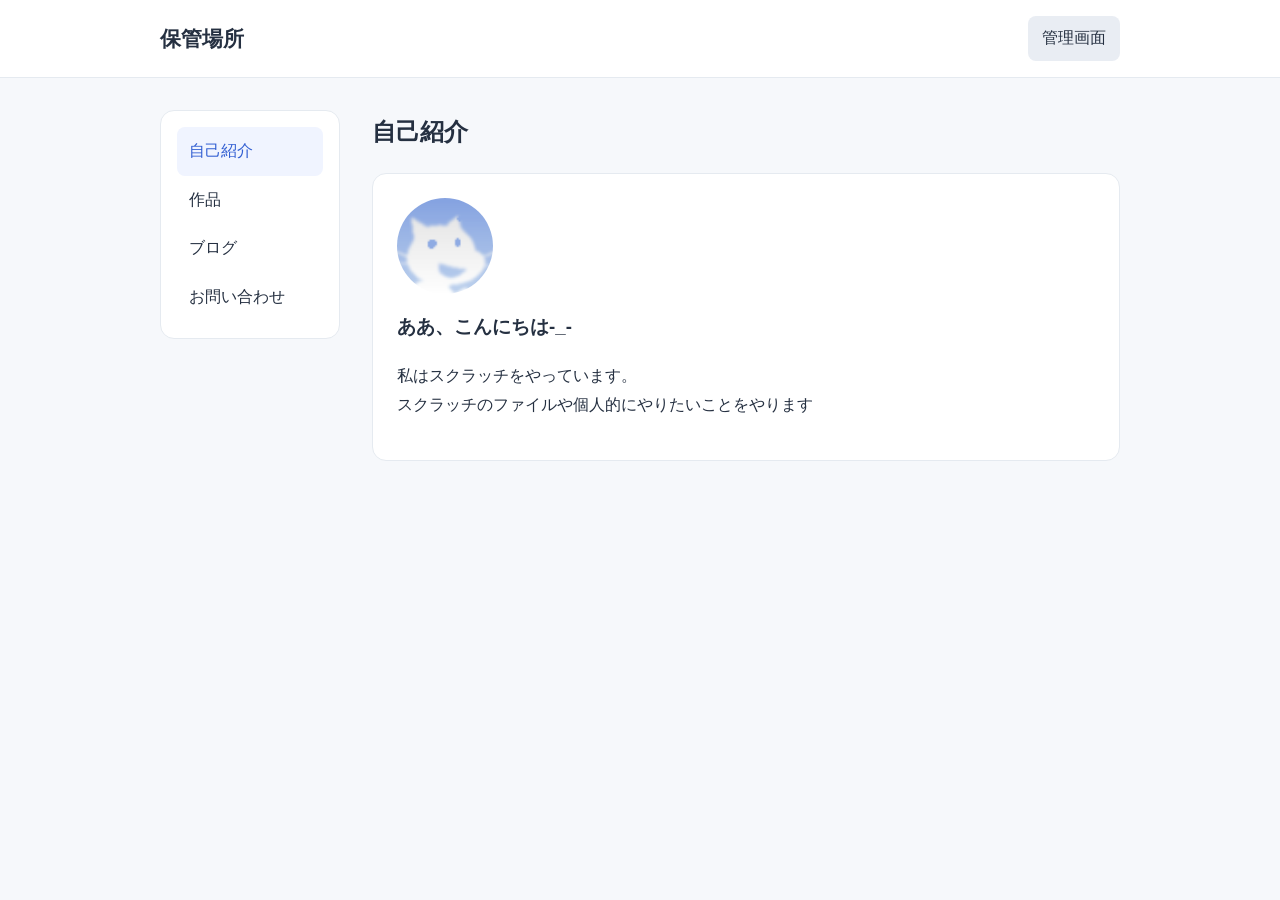
==== commit 17d8e9b9: "ブログ記事にXとLINEのシェアを追加" ====
--- a/index.html
+++ b/index.html
@@ -260,6 +260,14 @@
     .post-preview summary { cursor: pointer; padding-block: 10px; }
     .post-actions { margin-top: 16px; }
     .post-actions button { min-height: 44px; }
+    .post-share {
+      display: inline-flex;
+      align-items: center;
+      min-height: 44px;
+      padding: 8px 14px;
+      border: 1px solid #e5eaf0;
+      border-radius: 8px;
+    }
     .post-comments { margin-top: 24px; }
     .post-comments ol { padding: 0; list-style: none; }
     .post-comments li { padding: 12px 0 0; border-top: 1px solid #e5eaf0; overflow-wrap: anywhere; }
@@ -1073,15 +1081,29 @@
       document.title = `${post.title || "無題"} | ${data.siteName}`;
       const article = makePostArticle(post);
       const actions = element("div", undefined, "actions post-actions");
+      const url = new URL(location.href);
+      url.search = "";
+      url.hash = postRoute(post.id);
+
+      const xShare = new URL("https://twitter.com/intent/tweet");
+      xShare.searchParams.set("text", post.title || "無題");
+      xShare.searchParams.set("url", url.href);
+      const lineShare = new URL("https://social-plugins.line.me/lineit/share");
+      lineShare.searchParams.set("url", url.href);
+      [["Xでシェア", xShare], ["LINEでシェア", lineShare]].forEach(([label, target]) => {
+        const link = element("a", label, "post-share");
+        link.href = target.href;
+        link.target = "_blank";
+        link.rel = "noopener noreferrer";
+        actions.append(link);
+      });
+
       const copy = element("button", "記事のリンクをコピー", "secondary");
       copy.type = "button";
       const feedback = element("span", "", "hint");
       feedback.setAttribute("role", "status");
       copy.addEventListener("click", async () => {
         try {
-          const url = new URL(location.href);
-          url.search = "";
-          url.hash = postRoute(post.id);
           await navigator.clipboard.writeText(url.href);
           feedback.textContent = "リンクをコピーしました。";
         } catch {
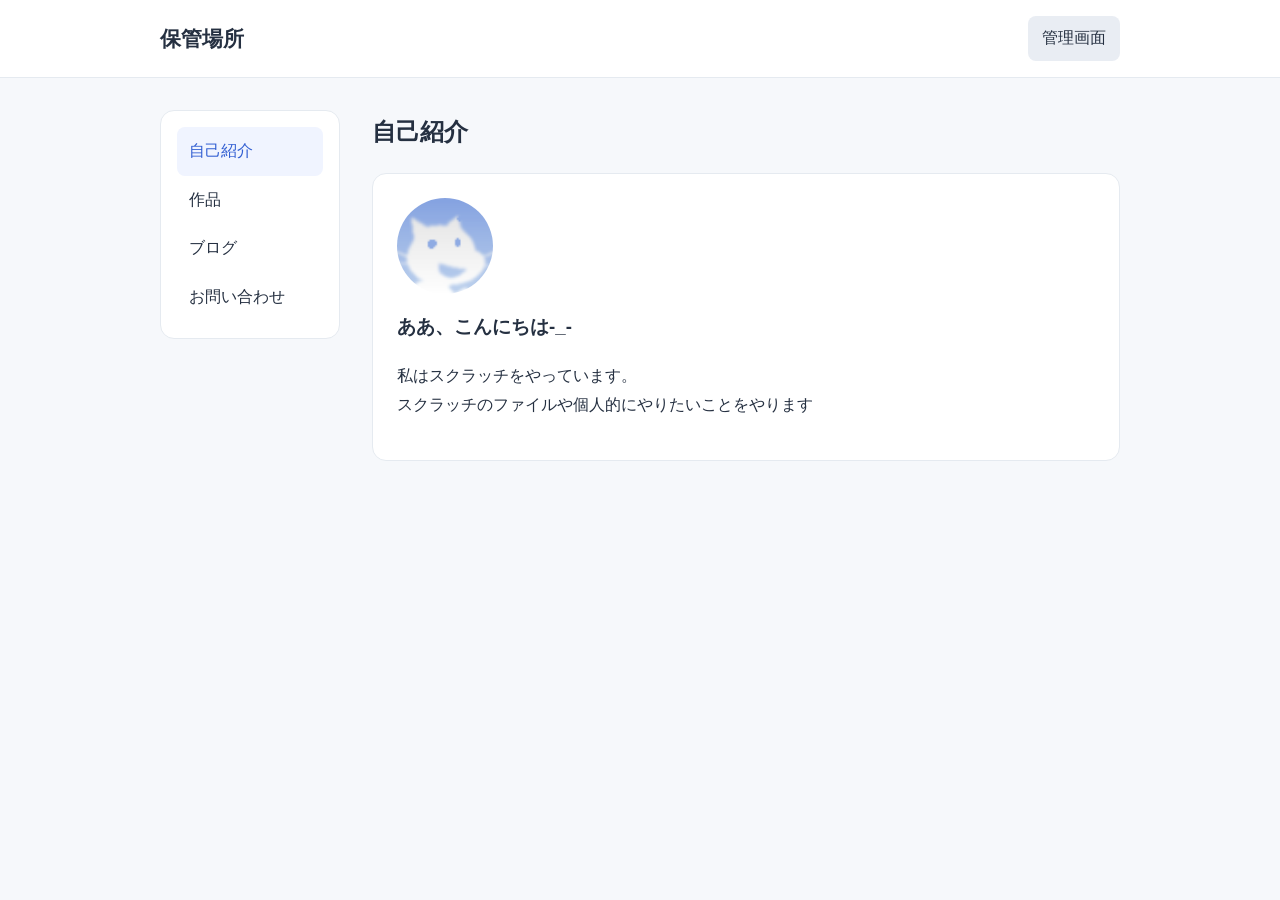
==== commit 520094a4: "Remove 'コメント管理' option from select menu" ====
--- a/index.html
+++ b/index.html
@@ -469,7 +469,6 @@
             <label>編集する場所
               <select id="admin-section">
                 <option value="admin-blog">ブログ</option>
-                <option value="admin-comments">コメント管理</option>
                 <option value="admin-profile">基本情報</option>
                 <option value="admin-works">作品</option>
                 <option value="admin-contact">お問い合わせ先</option>
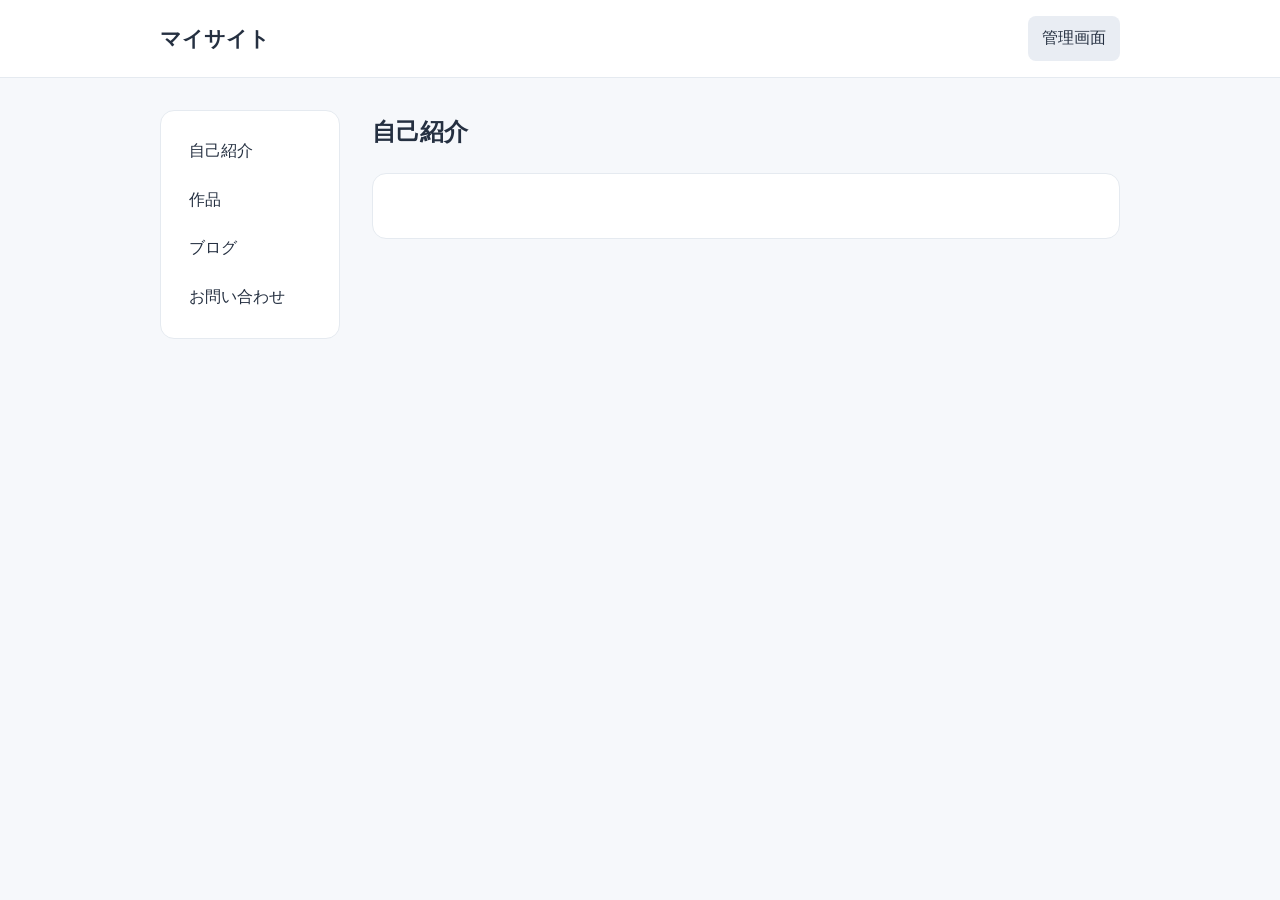
==== commit 23c639e6: "Remove admin comments management section Removed the admin comments section from the HTML." ====
--- a/index.html
+++ b/index.html
@@ -540,25 +540,6 @@
           <div id="post-editor" class="post-preview"></div>
         </div>
 
-        <div id="admin-comments" class="card" data-admin-panel hidden>
-          <h3>コメント管理</h3>
-          <label>記事<select id="moderation-article"></select></label>
-          <label>コメント管理キー<input id="moderation-key" type="password" autocomplete="off"></label>
-          <button id="moderation-load" type="button">コメントを読み込む</button>
-          <p id="moderation-status" class="hint" role="status"></p>
-          <div id="moderation-list"></div>
-          <button id="moderation-more" class="secondary" type="button" hidden>前のコメントを表示</button>
-          <details class="post-preview">
-            <summary>初回：管理キーを作る</summary>
-            <p class="hint">管理キーは他の人に渡さず、自分で保管してください。Cloudflareで Worker「tahi-blog-comments」の Settings → Variables and Secrets を開き、Secret「COMMENTS_ADMIN_HASH」として下の確認用コードを登録してください。管理キーそのものはCloudflareに貼り付けないでください。</p>
-            <button id="moderation-generate" class="secondary" type="button">新しい管理キーを作る</button>
-            <div id="moderation-setup" hidden>
-              <label>管理キー（非公開）<input id="moderation-generated-key" type="password" autocomplete="off" readonly></label>
-              <button id="moderation-copy-key" class="secondary" type="button">管理キーをコピー</button>
-              <label>確認用コード（COMMENTS_ADMIN_HASH）<input id="moderation-generated-hash" readonly></label>
-            </div>
-          </details>
-        </div>
 
         <div id="admin-contact" class="card" data-admin-panel hidden>
           <h3>お問い合わせ先</h3>
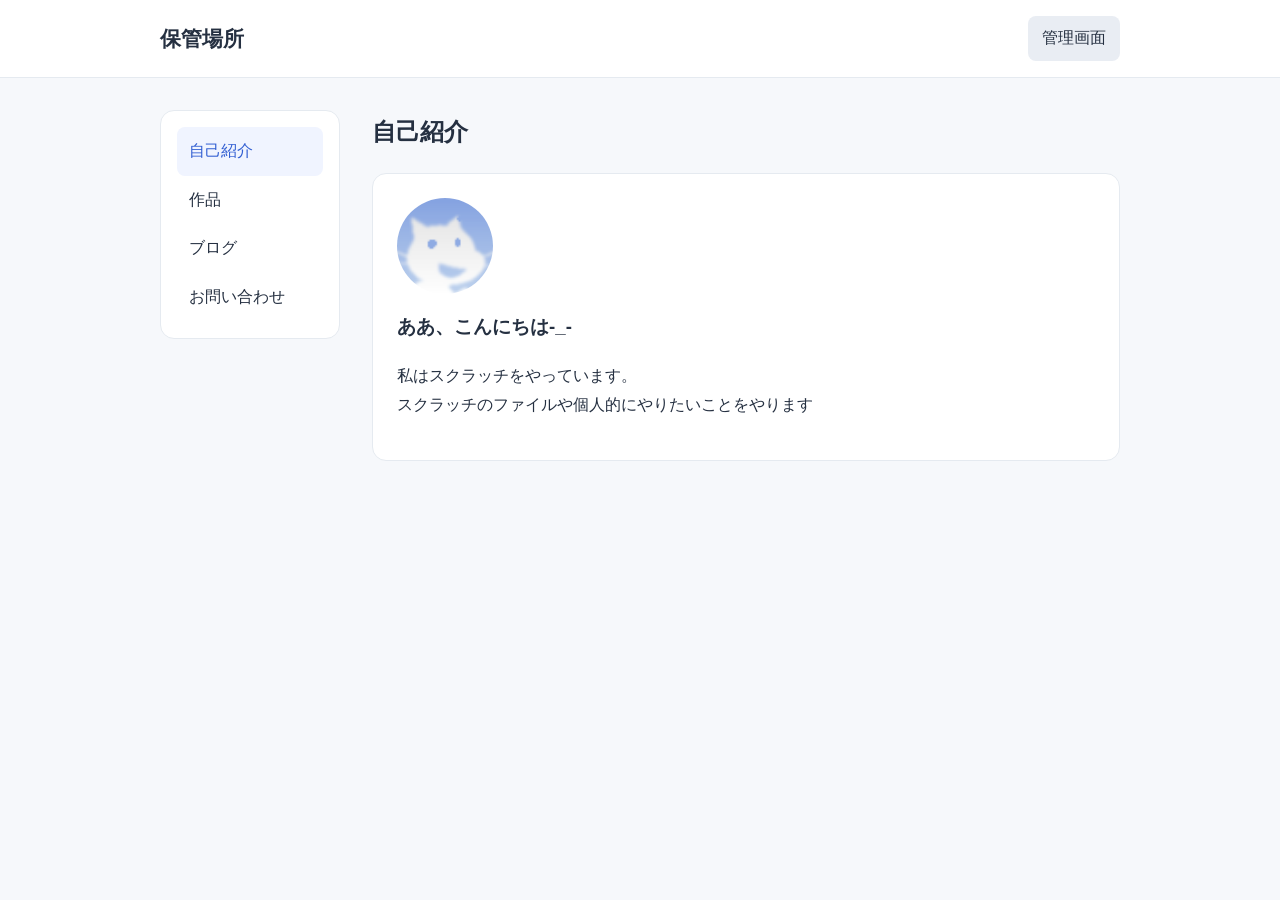
==== commit 002822bd: "Add admin comments management section to index.html" ====
--- a/index.html
+++ b/index.html
@@ -540,7 +540,26 @@
           <div id="post-editor" class="post-preview"></div>
         </div>
 
-
+ 　　　　<div id="admin-comments" class="card" data-admin-panel hidden>
+          <h3>コメント管理</h3>
+          <label>記事<select id="moderation-article"></select></label>
+          <label>コメント管理キー<input id="moderation-key" type="password" autocomplete="off"></label>
+          <button id="moderation-load" type="button">コメントを読み込む</button>
+          <p id="moderation-status" class="hint" role="status"></p>
+          <div id="moderation-list"></div>
+          <button id="moderation-more" class="secondary" type="button" hidden>前のコメントを表示</button>
+          <details class="post-preview">
+            <summary>初回：管理キーを作る</summary>
+            <p class="hint">管理キーは他の人に渡さず、自分で保管してください。Cloudflareで Worker「tahi-blog-comments」の Settings → Variables and Secrets を開き、Secret「COMMENTS_ADMIN_HASH」として下の確認用コードを登録してください。管理キーそのものはCloudflareに貼り付けないでください。</p>
+            <button id="moderation-generate" class="secondary" type="button">新しい管理キーを作る</button>
+            <div id="moderation-setup" hidden>
+              <label>管理キー（非公開）<input id="moderation-generated-key" type="password" autocomplete="off" readonly></label>
+              <button id="moderation-copy-key" class="secondary" type="button">管理キーをコピー</button>
+              <label>確認用コード（COMMENTS_ADMIN_HASH）<input id="moderation-generated-hash" readonly></label>
+            </div>
+          </details>
+        </div>
+        
         <div id="admin-contact" class="card" data-admin-panel hidden>
           <h3>お問い合わせ先</h3>
 
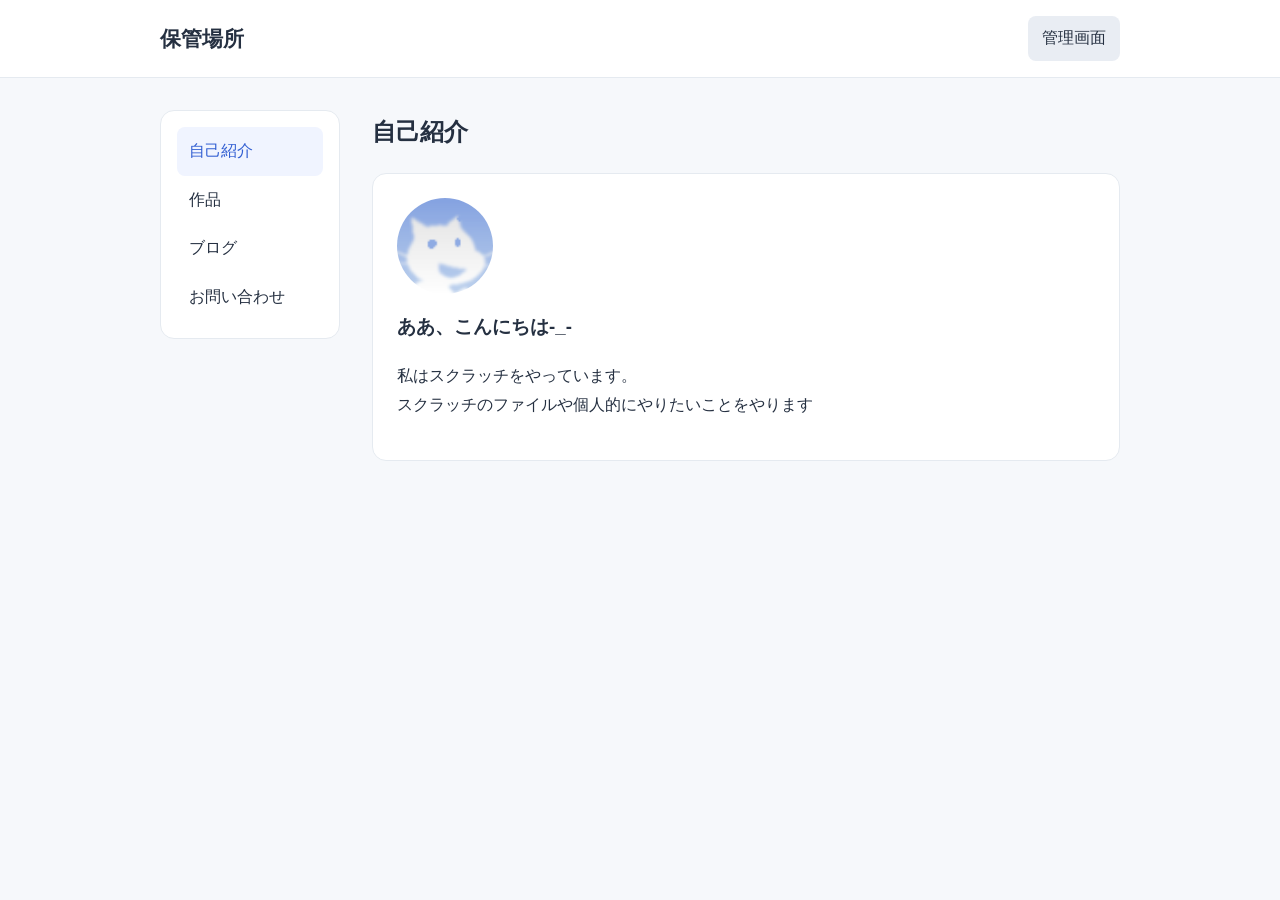
==== commit b1a692bb: "Update warning message about comment deletion" ====
--- a/index.html
+++ b/index.html
@@ -1159,7 +1159,7 @@
       replyBox.append(replyTarget, clearReply);
       form.append(replyBox, label("名前（任意）", name), label("コメント（1,000文字まで）", body),
         label("この欄は空欄のままにしてください", trap, "comment-trap"),
-        element("p", "ログイン不要です。投稿は公開されるので、個人情報は書かないでください。", "hint"), submit);
+        element("p", "ログイン不要です。投稿は公開されるので、個人情報は書かないでください。あと、削除できないため、ご注意ください", "hint"), submit);
       section.append(element("h3", "コメント"), list, more, load, status, form);
 
       const url = new URL("/comments", COMMENTS_ORIGIN);
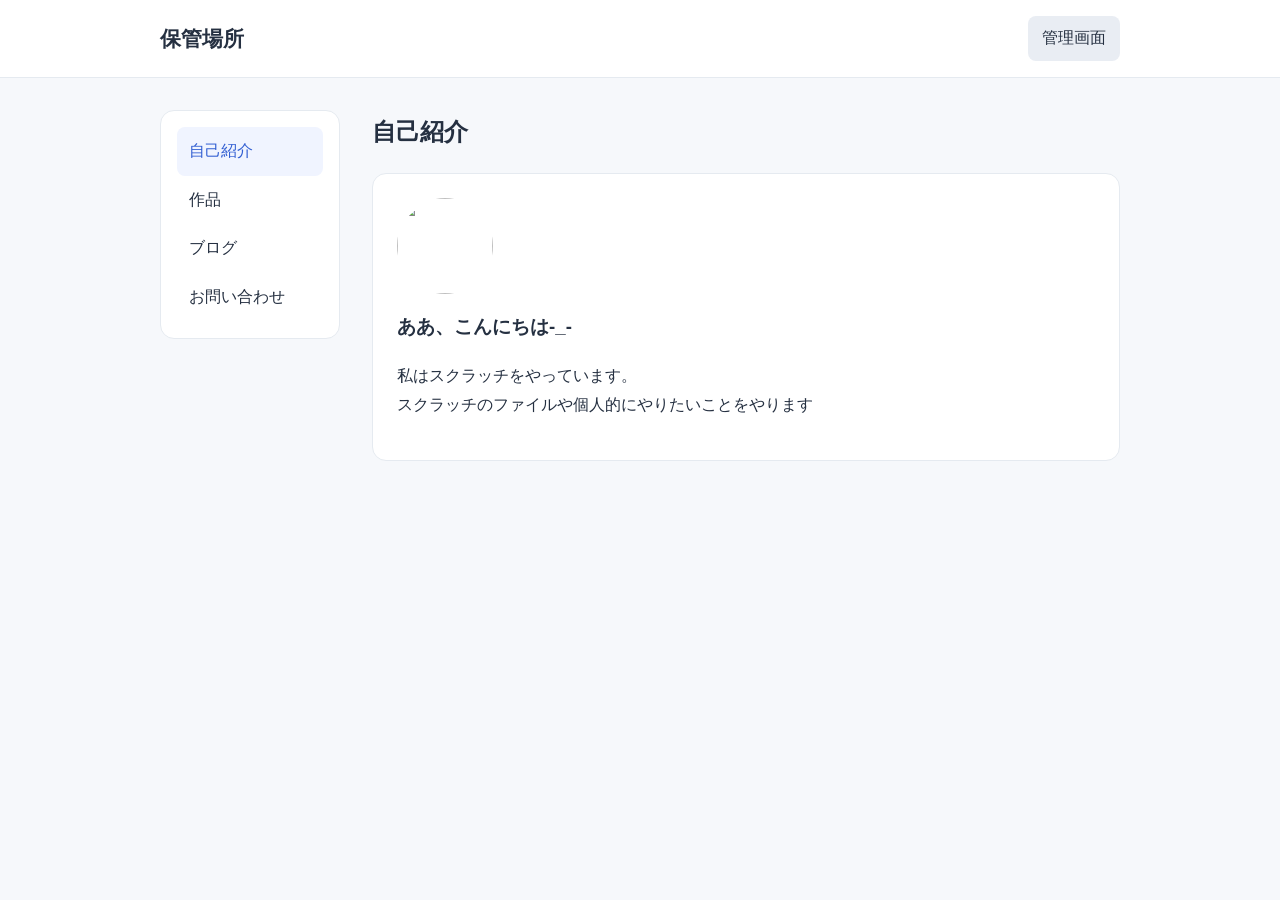
==== commit 0aa6b68d: "Add files via upload" ====
--- a/index.html
+++ b/index.html
@@ -334,6 +334,15 @@
       width: 375px;
     }
 
+    .work-detail h2 { font-size: clamp(1.7rem, 4vw, 2.6rem); line-height: 1.35; }
+    .work-detail-hero { width: 100%; max-height: 520px; object-fit: contain; background: #f0f2f5; border-radius: 12px; }
+    .work-gallery { display: grid; grid-template-columns: repeat(auto-fit, minmax(150px, 1fr)); gap: 12px; margin: 20px 0; }
+    .work-gallery img { width: 100%; height: 180px; object-fit: cover; border-radius: 10px; background: #eef1f5; }
+    .work-tags { display: flex; flex-wrap: wrap; gap: 8px; margin: 12px 0; }
+    .work-tag { padding: 3px 10px; background: #eef2fb; color: #315ed2; border-radius: 999px; font-size: .88rem; }
+    .work-detail-meta { color: #627086; font-size: .92rem; }
+    .work-related { display: grid; grid-template-columns: repeat(auto-fit,minmax(160px,1fr)); gap: 12px; }
+    .work-related a { display: block; padding: 14px; border: 1px solid #e5eaf0; border-radius: 10px; text-decoration: none; }
     @media (max-width: 640px) {
       #public-view {
         grid-template-columns: 1fr;
@@ -424,6 +433,11 @@
         </section>
       </div>
     </div>
+
+    <section id="work-detail-view" class="public-content" hidden>
+      <a class="post-back" href="/#works-section">← 作品一覧へ戻る</a>
+      <article id="work-detail" class="card"></article>
+    </section>
 
     <div id="admin-view" hidden>
       <div class="actions admin-heading">
@@ -683,7 +697,14 @@
         profileName: String(source.profileName ?? ""),
         profileIcon: String(source.profileIcon ?? ""),
         works: Array.isArray(source.works)
-          ? source.works.filter((item) => item && typeof item === "object")
+          ? source.works.filter((item) => item && typeof item === "object").map((item, index) => ({
+              ...item,
+              id: String(item.id || `work-${index + 1}-${String(item.title || "作品").toLowerCase().replace(/[^a-z0-9一-龠ぁ-んァ-ヶー]+/g, "-").slice(0, 24)}`),
+              gallery: Array.isArray(item.gallery) ? item.gallery : String(item.gallery || "").split(/\\r?\\n/).map((v) => v.trim()).filter(Boolean),
+              tags: Array.isArray(item.tags) ? item.tags : String(item.tags || "").split(/[,、]/).map((v) => v.trim()).filter(Boolean),
+              links: Array.isArray(item.links) ? item.links : [],
+              related: Array.isArray(item.related) ? item.related : []
+            }))
           : [],
         posts: Array.isArray(source.posts)
           ? normalizePosts(source.posts)
@@ -899,31 +920,120 @@
       return searchText.includes(keyword.trim().toLocaleLowerCase());
     }
 
+    function workRoute(work) {
+      return `/?work=${encodeURIComponent(work.id)}`;
+    }
+
     function renderWorks() {
       const container = $("works");
       container.replaceChildren();
-
       const items = data.works.filter((work) => matches(
-        work,
-        $("work-search").value,
-        $("work-category").value,
-        ["title", "description", "category"]
+        work, $("work-search").value, $("work-category").value,
+        ["title", "description", "category", "tags"]
       ));
-
       items.forEach((work) => {
         const card = element("article", undefined, "card");
-        card.append(element("h3", work.title ? work.title : "無題"));
-
-        if (work.category) {
-          card.append(element("p", work.category, "hint"));
-        }
-
+        const title = element("h3");
+        const detailLink = element("a", work.title || "無題");
+        detailLink.href = workRoute(work);
+        title.append(detailLink);
+        card.append(title);
+        if (work.category) card.append(element("p", work.category, "hint"));
         card.append(element("p", work.description ?? "", "multiline"));
-        appendLink(card, work.file, "ファイルを開く・ダウンロード");
+        if (work.gallery?.length) {
+          const thumb = postImage(work.gallery[0], work.title || "作品画像");
+          if (thumb) { thumb.className = "post-cover"; card.prepend(thumb); }
+        }
+        const actions = element("div", undefined, "actions");
+        const detail = element("a", "作品の詳細を見る");
+        detail.href = workRoute(work);
+        actions.append(detail);
+        if (work.file) {
+          const fileLink = element("a", "ファイルを開く・ダウンロード");
+          fileLink.href = safeLink(work.file) || work.file;
+          fileLink.target = "_blank";
+          fileLink.rel = "noopener noreferrer";
+          actions.append(fileLink);
+        }
+        card.append(actions);
         container.append(card);
       });
-
       $("works-empty").hidden = items.length > 0;
+    }
+
+    function renderWorkDetail() {
+      const id = new URLSearchParams(location.search).get("work");
+      const view = $("work-detail-view");
+      if (!id) { view.hidden = true; return false; }
+      const work = data.works.find((item) => item.id === id);
+      $("public-view").hidden = true;
+      $("admin-view").hidden = true;
+      view.hidden = false;
+      const root = $("work-detail");
+      root.replaceChildren();
+      root.className = "card work-detail";
+      if (!work) {
+        root.append(element("h2", "作品が見つかりません"));
+        root.append(element("p", "作品一覧に戻って、別の作品を選択してください。"));
+        document.title = "作品が見つかりません";
+        return true;
+      }
+      document.title = `${work.title || "無題"} | ${data.siteName}`;
+      root.append(element("p", work.category || "作品", "hint"));
+      root.append(element("h2", work.title || "無題"));
+      const meta = [work.createdAt && `制作日：${work.createdAt}`, work.updatedAt && `更新日：${work.updatedAt}`].filter(Boolean).join("　/　");
+      if (meta) root.append(element("p", meta, "work-detail-meta"));
+      if (work.tags?.length) {
+        const tags = element("div", undefined, "work-tags");
+        work.tags.forEach((tag) => tags.append(element("span", tag, "work-tag")));
+        root.append(tags);
+      }
+      const gallery = (work.gallery || []).map((src) => safeLink(src)).filter(Boolean);
+      if (gallery.length) {
+        const hero = postImage(gallery[0], work.title || "作品画像");
+        if (hero) { hero.className = "work-detail-hero"; root.append(hero); }
+        if (gallery.length > 1) {
+          const grid = element("div", undefined, "work-gallery");
+          gallery.slice(1).forEach((src, index) => {
+            const img = postImage(src, `${work.title || "作品"} ${index + 2}`);
+            if (img) grid.append(img);
+          });
+          root.append(grid);
+        }
+      }
+      root.append(element("h3", "作品について"));
+      root.append(element("p", work.description || "説明はまだありません。", "multiline"));
+      if (work.file) {
+        const file = element("p");
+        appendLink(file, work.file, "作品ファイルを開く・ダウンロード");
+        root.append(file);
+      }
+      if (work.links?.length) {
+        root.append(element("h3", "外部リンク"));
+        const list = element("ul");
+        work.links.forEach((entry) => {
+          if (!entry || !safeLink(entry.url)) return;
+          const li = element("li");
+          appendLink(li, entry.url, entry.label || entry.url);
+          list.append(li);
+        });
+        root.append(list);
+      }
+      const related = data.works.filter((item) => item.id !== work.id &&
+        ((work.related || []).includes(item.id) || (work.category && item.category === work.category)));
+      if (related.length) {
+        root.append(element("h3", "関連作品"));
+        const list = element("div", undefined, "work-related");
+        related.slice(0, 6).forEach((item) => {
+          const link = element("a");
+          link.href = workRoute(item);
+          link.append(element("strong", item.title || "無題"));
+          if (item.category) link.append(element("p", item.category, "hint"));
+          list.append(link);
+        });
+        root.append(list);
+      }
+      return true;
     }
 
     function postRoute(id) {
@@ -1450,6 +1560,9 @@
     }
 
     function renderPublic() {
+      if (renderWorkDetail()) return;
+      $("public-view").hidden = false;
+      $("admin-view").hidden = true;
       document.title = data.siteName;
       $("site-name").textContent = data.siteName;
       $("profile").textContent = data.profile;
@@ -1657,6 +1770,67 @@
         field(box, "説明", work.description, (value) => {
           work.description = value;
         }, true);
+
+        field(box, "制作日（例：2026-11-24）", work.createdAt, (value) => { work.createdAt = value; });
+        field(box, "更新日（例：2026-11-24）", work.updatedAt, (value) => { work.updatedAt = value; });
+        field(box, "タグ（カンマ区切り）", (work.tags || []).join("、"), (value) => {
+          work.tags = value.split(/[,、]/).map((v) => v.trim()).filter(Boolean);
+        });
+        const galleryInput = field(box, "ギャラリー画像URL・パス（1行に1つ）", (work.gallery || []).join("\\n"), (value) => {
+          work.gallery = value.split(/\\r?\\n/).map((v) => v.trim()).filter(Boolean);
+        }, true);
+        const galleryPickerLabel = element("label", "ギャラリー画像を選択（複数可）");
+        const galleryPicker = document.createElement("input");
+        galleryPicker.type = "file";
+        galleryPicker.accept = "image/png,image/jpeg,image/gif,image/webp";
+        galleryPicker.multiple = true;
+        galleryPickerLabel.append(galleryPicker);
+        box.append(galleryPickerLabel);
+        const galleryUpload = element("button", "ギャラリー画像をアップロード", "secondary");
+        galleryUpload.type = "button";
+        galleryUpload.addEventListener("click", async () => {
+          const files = Array.from(galleryPicker.files || []);
+          if (!files.length) { setStatus("アップロードする画像を選択してください。"); return; }
+          if (files.some((file) => file.size > 5 * 1024 * 1024)) {
+            setStatus("画像は1枚5MBまでです。"); return;
+          }
+          if (!connection) { setStatus("先にGitHubへ接続してください。"); return; }
+          setBusy(true);
+          try {
+            for (const file of files) {
+              const extension = (file.name.match(/\\.[a-zA-Z0-9]{1,10}$/) || [""])[0].toLowerCase();
+              const path = `uploads/${crypto.randomUUID()}${extension}`;
+              await createFile(path, bytesToBase64(new Uint8Array(await file.arrayBuffer())), "作品ギャラリー画像を追加");
+              work.gallery.push(path);
+            }
+            galleryInput.value = work.gallery.join("\\n");
+            saveDraft();
+            setStatus("ギャラリー画像をアップロードしました。作品情報の公開には保存が必要です。");
+          } catch (error) {
+            setStatus(`画像をアップロードできませんでした: ${error.message}`);
+          } finally {
+            setBusy(false);
+            renderEditors();
+          }
+        });
+        box.append(galleryUpload);
+        field(box, "外部リンク（1行に「表示名|URL」）", (work.links || []).map((v) => `${v.label || ""}|${v.url || ""}`).join("\\n"), (value) => {
+          work.links = value.split(/\\r?\\n/).map((line) => {
+            const [label, ...url] = line.split("|");
+            return { label: label.trim(), url: url.join("|").trim() };
+          }).filter((v) => v.url);
+        }, true);
+        const relatedChoices = element("label", "関連作品（作品IDをカンマ区切り）");
+        const relatedInput = document.createElement("input");
+        relatedInput.value = (work.related || []).join(", ");
+        relatedInput.placeholder = "他の作品のID";
+        relatedInput.addEventListener("input", () => {
+          work.related = relatedInput.value.split(",").map((v) => v.trim()).filter(Boolean);
+          saveDraft();
+        });
+        relatedChoices.append(relatedInput);
+        box.append(relatedChoices);
+        box.append(element("p", `作品ID：${work.id}`, "hint"));
 
         const filePath = field(
           box,
@@ -2129,10 +2303,17 @@
 
     $("add-work").addEventListener("click", () => {
       data.works.push({
+        id: `work-${crypto.randomUUID()}`,
         title: "",
         description: "",
         category: "",
-        file: ""
+        file: "",
+        createdAt: "",
+        updatedAt: "",
+        gallery: [],
+        tags: [],
+        links: [],
+        related: []
       });
 
       saveDraft();
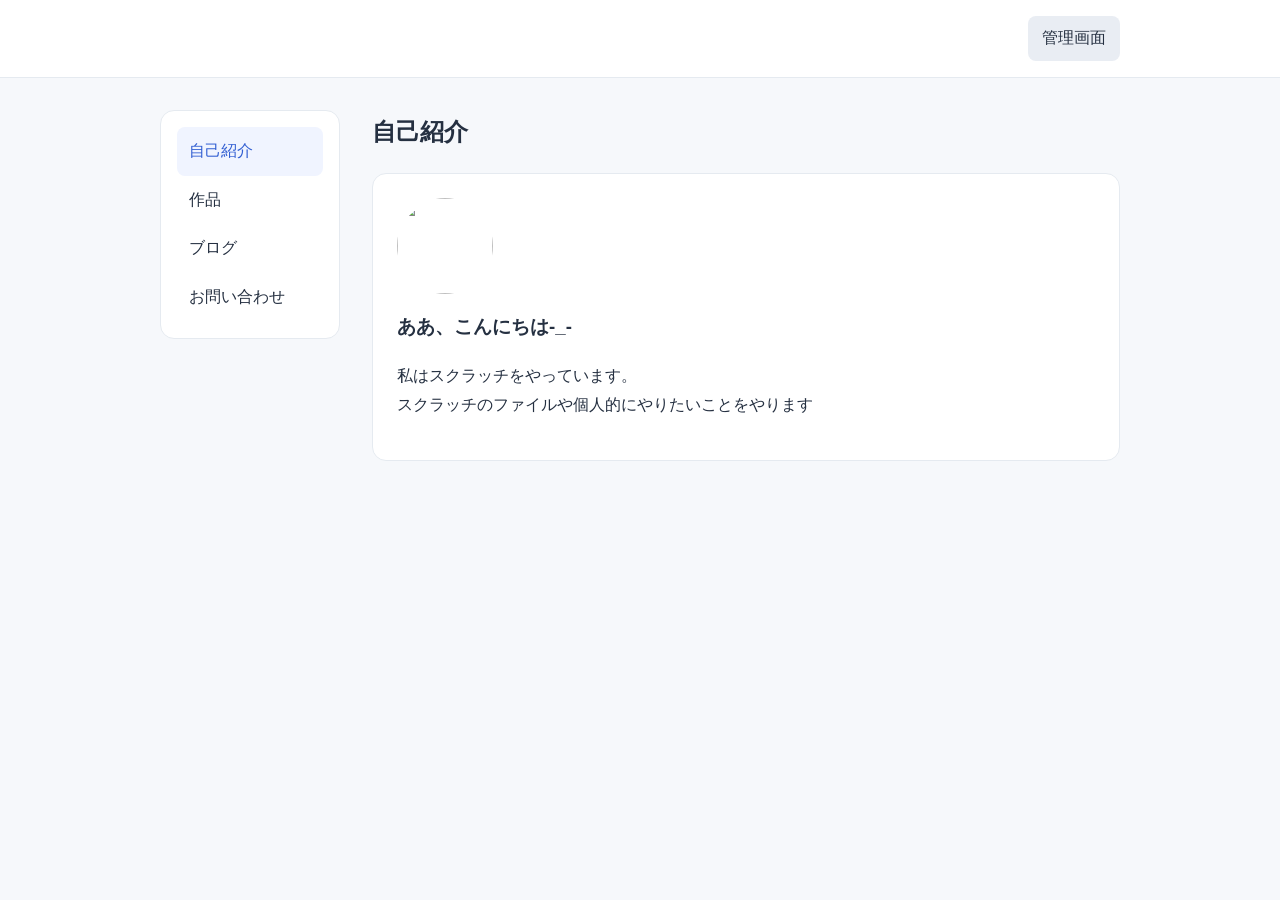
==== commit 7e750702: "Add files via upload" ====
--- a/index.html
+++ b/index.html
@@ -5,6 +5,7 @@
   <meta name="viewport" content="width=device-width, initial-scale=1">
   <meta name="robots" content="noindex, nofollow">
   <title>マイサイト</title>
+  <link id="site-favicon" rel="icon" href="data:,">
 
   <style>
     :root {
@@ -44,10 +45,11 @@
       margin-top: 0;
     }
 
-    h1 {
-      margin-bottom: 0;
-      font-size: 1.3rem;
-    }
+    h1 { margin-bottom: 0; font-size: 1.3rem; }
+    .site-logo-link { display:inline-flex; align-items:center; min-width:0; text-decoration:none; color:inherit; }
+    .site-logo { display:block; width:auto; max-width:min(260px, 55vw); height:64px; object-fit:contain; }
+    .site-logo-link:focus-visible { outline:3px solid #315ed2; outline-offset:4px; border-radius:6px; }
+    @media (max-width:640px) { .site-logo { max-width: min(190px, 48vw); height:52px; } }
 
     main {
       padding: 32px 0 64px;
@@ -334,15 +336,6 @@
       width: 375px;
     }
 
-    .work-detail h2 { font-size: clamp(1.7rem, 4vw, 2.6rem); line-height: 1.35; }
-    .work-detail-hero { width: 100%; max-height: 520px; object-fit: contain; background: #f0f2f5; border-radius: 12px; }
-    .work-gallery { display: grid; grid-template-columns: repeat(auto-fit, minmax(150px, 1fr)); gap: 12px; margin: 20px 0; }
-    .work-gallery img { width: 100%; height: 180px; object-fit: cover; border-radius: 10px; background: #eef1f5; }
-    .work-tags { display: flex; flex-wrap: wrap; gap: 8px; margin: 12px 0; }
-    .work-tag { padding: 3px 10px; background: #eef2fb; color: #315ed2; border-radius: 999px; font-size: .88rem; }
-    .work-detail-meta { color: #627086; font-size: .92rem; }
-    .work-related { display: grid; grid-template-columns: repeat(auto-fit,minmax(160px,1fr)); gap: 12px; }
-    .work-related a { display: block; padding: 14px; border: 1px solid #e5eaf0; border-radius: 10px; text-decoration: none; }
     @media (max-width: 640px) {
       #public-view {
         grid-template-columns: 1fr;
@@ -362,7 +355,7 @@
 <body>
   <header>
     <div class="wrap header-inner">
-      <h1 id="site-name">マイサイト</h1>
+      <a id="site-logo-link" class="site-logo-link" href="./" aria-label="メイン画面へ戻る"><img id="site-logo" class="site-logo" alt="メイン画面へ戻る" hidden></a>
       <button id="open-admin" class="secondary" type="button">
         管理画面
       </button>
@@ -434,11 +427,6 @@
       </div>
     </div>
 
-    <section id="work-detail-view" class="public-content" hidden>
-      <a class="post-back" href="/#works-section">← 作品一覧へ戻る</a>
-      <article id="work-detail" class="card"></article>
-    </section>
-
     <div id="admin-view" hidden>
       <div class="actions admin-heading">
         <h2 id="admin-title" tabindex="-1">管理画面</h2>
@@ -498,6 +486,19 @@
 
         <div id="admin-profile" class="card" data-admin-panel hidden>
           <h3>基本情報</h3>
+
+          <h4>メイン画面の画像（「保管場所」の位置）</h4>
+          <p class="hint">サイト名の文字は表示せず、この画像を表示します。画像をクリックするとメイン画面へ戻ります。</p>
+          <label>メイン画像のURLまたはパス<input id="edit-site-image" placeholder="uploads/image.png"></label>
+          <label>メイン画像を選択<input id="site-image-file" type="file" accept="image/png,image/jpeg,image/gif,image/webp"></label>
+          <button id="upload-site-image" type="button">メイン画像をアップロード</button>
+          <p class="hint">PNG・JPEG・GIF・WebP形式、5MBまで。アップロード後に「変更を保存して公開」を押してください。</p>
+
+          <h4>ブラウザタブのアイコン</h4>
+          <label>サイトアイコンのURLまたはパス<input id="edit-site-favicon" placeholder="uploads/favicon.png"></label>
+          <label>サイトアイコンを選択<input id="site-favicon-file" type="file" accept="image/png,image/jpeg,image/gif,image/webp,image/x-icon"></label>
+          <button id="upload-site-favicon" type="button">サイトアイコンをアップロード</button>
+          <p class="hint">PNG・JPEG・GIF・WebP・ICO形式、5MBまで。</p>
 
           <label>
             サイト名
@@ -668,6 +669,8 @@
 
     const initialData = () => ({
       siteName: "マイサイト",
+      siteImage: "",
+      siteFavicon: "",
       profile: "ここに自己紹介を書きます。",
       profileName: "",
       profileIcon: "",
@@ -693,18 +696,13 @@
       return {
         ...source,
         siteName: String(source.siteName ?? "マイサイト"),
+        siteImage: String(source.siteImage ?? ""),
+        siteFavicon: String(source.siteFavicon ?? ""),
         profile: String(source.profile ?? ""),
         profileName: String(source.profileName ?? ""),
         profileIcon: String(source.profileIcon ?? ""),
         works: Array.isArray(source.works)
-          ? source.works.filter((item) => item && typeof item === "object").map((item, index) => ({
-              ...item,
-              id: String(item.id || `work-${index + 1}-${String(item.title || "作品").toLowerCase().replace(/[^a-z0-9一-龠ぁ-んァ-ヶー]+/g, "-").slice(0, 24)}`),
-              gallery: Array.isArray(item.gallery) ? item.gallery : String(item.gallery || "").split(/\\r?\\n/).map((v) => v.trim()).filter(Boolean),
-              tags: Array.isArray(item.tags) ? item.tags : String(item.tags || "").split(/[,、]/).map((v) => v.trim()).filter(Boolean),
-              links: Array.isArray(item.links) ? item.links : [],
-              related: Array.isArray(item.related) ? item.related : []
-            }))
+          ? source.works.filter((item) => item && typeof item === "object")
           : [],
         posts: Array.isArray(source.posts)
           ? normalizePosts(source.posts)
@@ -920,120 +918,31 @@
       return searchText.includes(keyword.trim().toLocaleLowerCase());
     }
 
-    function workRoute(work) {
-      return `/?work=${encodeURIComponent(work.id)}`;
-    }
-
     function renderWorks() {
       const container = $("works");
       container.replaceChildren();
+
       const items = data.works.filter((work) => matches(
-        work, $("work-search").value, $("work-category").value,
-        ["title", "description", "category", "tags"]
+        work,
+        $("work-search").value,
+        $("work-category").value,
+        ["title", "description", "category"]
       ));
+
       items.forEach((work) => {
         const card = element("article", undefined, "card");
-        const title = element("h3");
-        const detailLink = element("a", work.title || "無題");
-        detailLink.href = workRoute(work);
-        title.append(detailLink);
-        card.append(title);
-        if (work.category) card.append(element("p", work.category, "hint"));
+        card.append(element("h3", work.title ? work.title : "無題"));
+
+        if (work.category) {
+          card.append(element("p", work.category, "hint"));
+        }
+
         card.append(element("p", work.description ?? "", "multiline"));
-        if (work.gallery?.length) {
-          const thumb = postImage(work.gallery[0], work.title || "作品画像");
-          if (thumb) { thumb.className = "post-cover"; card.prepend(thumb); }
-        }
-        const actions = element("div", undefined, "actions");
-        const detail = element("a", "作品の詳細を見る");
-        detail.href = workRoute(work);
-        actions.append(detail);
-        if (work.file) {
-          const fileLink = element("a", "ファイルを開く・ダウンロード");
-          fileLink.href = safeLink(work.file) || work.file;
-          fileLink.target = "_blank";
-          fileLink.rel = "noopener noreferrer";
-          actions.append(fileLink);
-        }
-        card.append(actions);
+        appendLink(card, work.file, "ファイルを開く・ダウンロード");
         container.append(card);
       });
+
       $("works-empty").hidden = items.length > 0;
-    }
-
-    function renderWorkDetail() {
-      const id = new URLSearchParams(location.search).get("work");
-      const view = $("work-detail-view");
-      if (!id) { view.hidden = true; return false; }
-      const work = data.works.find((item) => item.id === id);
-      $("public-view").hidden = true;
-      $("admin-view").hidden = true;
-      view.hidden = false;
-      const root = $("work-detail");
-      root.replaceChildren();
-      root.className = "card work-detail";
-      if (!work) {
-        root.append(element("h2", "作品が見つかりません"));
-        root.append(element("p", "作品一覧に戻って、別の作品を選択してください。"));
-        document.title = "作品が見つかりません";
-        return true;
-      }
-      document.title = `${work.title || "無題"} | ${data.siteName}`;
-      root.append(element("p", work.category || "作品", "hint"));
-      root.append(element("h2", work.title || "無題"));
-      const meta = [work.createdAt && `制作日：${work.createdAt}`, work.updatedAt && `更新日：${work.updatedAt}`].filter(Boolean).join("　/　");
-      if (meta) root.append(element("p", meta, "work-detail-meta"));
-      if (work.tags?.length) {
-        const tags = element("div", undefined, "work-tags");
-        work.tags.forEach((tag) => tags.append(element("span", tag, "work-tag")));
-        root.append(tags);
-      }
-      const gallery = (work.gallery || []).map((src) => safeLink(src)).filter(Boolean);
-      if (gallery.length) {
-        const hero = postImage(gallery[0], work.title || "作品画像");
-        if (hero) { hero.className = "work-detail-hero"; root.append(hero); }
-        if (gallery.length > 1) {
-          const grid = element("div", undefined, "work-gallery");
-          gallery.slice(1).forEach((src, index) => {
-            const img = postImage(src, `${work.title || "作品"} ${index + 2}`);
-            if (img) grid.append(img);
-          });
-          root.append(grid);
-        }
-      }
-      root.append(element("h3", "作品について"));
-      root.append(element("p", work.description || "説明はまだありません。", "multiline"));
-      if (work.file) {
-        const file = element("p");
-        appendLink(file, work.file, "作品ファイルを開く・ダウンロード");
-        root.append(file);
-      }
-      if (work.links?.length) {
-        root.append(element("h3", "外部リンク"));
-        const list = element("ul");
-        work.links.forEach((entry) => {
-          if (!entry || !safeLink(entry.url)) return;
-          const li = element("li");
-          appendLink(li, entry.url, entry.label || entry.url);
-          list.append(li);
-        });
-        root.append(list);
-      }
-      const related = data.works.filter((item) => item.id !== work.id &&
-        ((work.related || []).includes(item.id) || (work.category && item.category === work.category)));
-      if (related.length) {
-        root.append(element("h3", "関連作品"));
-        const list = element("div", undefined, "work-related");
-        related.slice(0, 6).forEach((item) => {
-          const link = element("a");
-          link.href = workRoute(item);
-          link.append(element("strong", item.title || "無題"));
-          if (item.category) link.append(element("p", item.category, "hint"));
-          list.append(link);
-        });
-        root.append(list);
-      }
-      return true;
     }
 
     function postRoute(id) {
@@ -1560,11 +1469,15 @@
     }
 
     function renderPublic() {
-      if (renderWorkDetail()) return;
-      $("public-view").hidden = false;
-      $("admin-view").hidden = true;
       document.title = data.siteName;
-      $("site-name").textContent = data.siteName;
+      const siteImage = safeLink(String(data.siteImage || "").trim());
+      const siteLogo = $("site-logo");
+      if (siteImage) { siteLogo.src = siteImage; siteLogo.hidden = false; }
+      else { siteLogo.removeAttribute("src"); siteLogo.hidden = true; }
+      const favicon = safeLink(String(data.siteFavicon || "").trim());
+      const faviconLink = $("site-favicon");
+      if (favicon) faviconLink.href = favicon;
+      else faviconLink.href = "data:,";
       $("profile").textContent = data.profile;
 
       const profileName = $("profile-name");
@@ -1746,6 +1659,8 @@
 
     function renderEditors() {
       $("edit-name").value = data.siteName;
+      $("edit-site-image").value = data.siteImage || "";
+      $("edit-site-favicon").value = data.siteFavicon || "";
       $("edit-profile-name").value = data.profileName;
       $("edit-profile-icon").value = data.profileIcon;
       $("edit-profile").value = data.profile;
@@ -1770,67 +1685,6 @@
         field(box, "説明", work.description, (value) => {
           work.description = value;
         }, true);
-
-        field(box, "制作日（例：2026-11-24）", work.createdAt, (value) => { work.createdAt = value; });
-        field(box, "更新日（例：2026-11-24）", work.updatedAt, (value) => { work.updatedAt = value; });
-        field(box, "タグ（カンマ区切り）", (work.tags || []).join("、"), (value) => {
-          work.tags = value.split(/[,、]/).map((v) => v.trim()).filter(Boolean);
-        });
-        const galleryInput = field(box, "ギャラリー画像URL・パス（1行に1つ）", (work.gallery || []).join("\\n"), (value) => {
-          work.gallery = value.split(/\\r?\\n/).map((v) => v.trim()).filter(Boolean);
-        }, true);
-        const galleryPickerLabel = element("label", "ギャラリー画像を選択（複数可）");
-        const galleryPicker = document.createElement("input");
-        galleryPicker.type = "file";
-        galleryPicker.accept = "image/png,image/jpeg,image/gif,image/webp";
-        galleryPicker.multiple = true;
-        galleryPickerLabel.append(galleryPicker);
-        box.append(galleryPickerLabel);
-        const galleryUpload = element("button", "ギャラリー画像をアップロード", "secondary");
-        galleryUpload.type = "button";
-        galleryUpload.addEventListener("click", async () => {
-          const files = Array.from(galleryPicker.files || []);
-          if (!files.length) { setStatus("アップロードする画像を選択してください。"); return; }
-          if (files.some((file) => file.size > 5 * 1024 * 1024)) {
-            setStatus("画像は1枚5MBまでです。"); return;
-          }
-          if (!connection) { setStatus("先にGitHubへ接続してください。"); return; }
-          setBusy(true);
-          try {
-            for (const file of files) {
-              const extension = (file.name.match(/\\.[a-zA-Z0-9]{1,10}$/) || [""])[0].toLowerCase();
-              const path = `uploads/${crypto.randomUUID()}${extension}`;
-              await createFile(path, bytesToBase64(new Uint8Array(await file.arrayBuffer())), "作品ギャラリー画像を追加");
-              work.gallery.push(path);
-            }
-            galleryInput.value = work.gallery.join("\\n");
-            saveDraft();
-            setStatus("ギャラリー画像をアップロードしました。作品情報の公開には保存が必要です。");
-          } catch (error) {
-            setStatus(`画像をアップロードできませんでした: ${error.message}`);
-          } finally {
-            setBusy(false);
-            renderEditors();
-          }
-        });
-        box.append(galleryUpload);
-        field(box, "外部リンク（1行に「表示名|URL」）", (work.links || []).map((v) => `${v.label || ""}|${v.url || ""}`).join("\\n"), (value) => {
-          work.links = value.split(/\\r?\\n/).map((line) => {
-            const [label, ...url] = line.split("|");
-            return { label: label.trim(), url: url.join("|").trim() };
-          }).filter((v) => v.url);
-        }, true);
-        const relatedChoices = element("label", "関連作品（作品IDをカンマ区切り）");
-        const relatedInput = document.createElement("input");
-        relatedInput.value = (work.related || []).join(", ");
-        relatedInput.placeholder = "他の作品のID";
-        relatedInput.addEventListener("input", () => {
-          work.related = relatedInput.value.split(",").map((v) => v.trim()).filter(Boolean);
-          saveDraft();
-        });
-        relatedChoices.append(relatedInput);
-        box.append(relatedChoices);
-        box.append(element("p", `作品ID：${work.id}`, "hint"));
 
         const filePath = field(
           box,
@@ -2218,6 +2072,8 @@
       ["edit-name", (value) => {
         data.siteName = value;
       }],
+      ["edit-site-image", (value) => { data.siteImage = value; }],
+      ["edit-site-favicon", (value) => { data.siteFavicon = value; }],
       ["edit-profile-name", (value) => {
         data.profileName = value;
       }],
@@ -2237,6 +2093,35 @@
       });
     });
 
+    async function uploadHeaderAsset(fileInputId, dataKey, editInputId, label, allowIco = false) {
+      if (busy) return;
+      const input = $(fileInputId);
+      const file = input.files[0];
+      if (!file) { setStatus(`${label}を選択してください。`); return; }
+      if (!connection) { setStatus("先にGitHubへ接続してください。"); return; }
+      if (file.size > 5 * 1024 * 1024) { setStatus(`${label}は5MBまでです。`); return; }
+      const extensions = { "image/png":".png", "image/jpeg":".jpg", "image/gif":".gif", "image/webp":".webp" };
+      if (allowIco) extensions["image/x-icon"] = ".ico";
+      const extension = extensions[file.type];
+      if (!extension) { setStatus("PNG・JPEG・GIF・WebP" + (allowIco ? "・ICO" : "") + "形式の画像を選択してください。"); return; }
+      setBusy(true); setStatus(`${label}をアップロードしています…`);
+      try {
+        const path = `uploads/${crypto.randomUUID()}${extension}`;
+        const bytes = new Uint8Array(await file.arrayBuffer());
+        await createFile(path, bytesToBase64(bytes), `${label}を追加`);
+        data[dataKey] = path;
+        $(editInputId).value = path;
+        input.value = "";
+        saveDraft();
+        renderPublic();
+        setStatus(`${label}をアップロードしました。「変更を保存して公開」を押すとサイトに反映されます。`);
+      } catch (error) { setStatus(`アップロードできませんでした: ${error.message}`); }
+      finally { setBusy(false); renderEditors(); }
+    }
+
+    $("upload-site-image").addEventListener("click", () => uploadHeaderAsset("site-image-file", "siteImage", "edit-site-image", "メイン画像"));
+    $("upload-site-favicon").addEventListener("click", () => uploadHeaderAsset("site-favicon-file", "siteFavicon", "edit-site-favicon", "サイトアイコン", true));
+
     $("upload-profile-icon").addEventListener("click", async () => {
       if (busy) return;
 
@@ -2303,17 +2188,10 @@
 
     $("add-work").addEventListener("click", () => {
       data.works.push({
-        id: `work-${crypto.randomUUID()}`,
         title: "",
         description: "",
         category: "",
-        file: "",
-        createdAt: "",
-        updatedAt: "",
-        gallery: [],
-        tags: [],
-        links: [],
-        related: []
+        file: ""
       });
 
       saveDraft();
